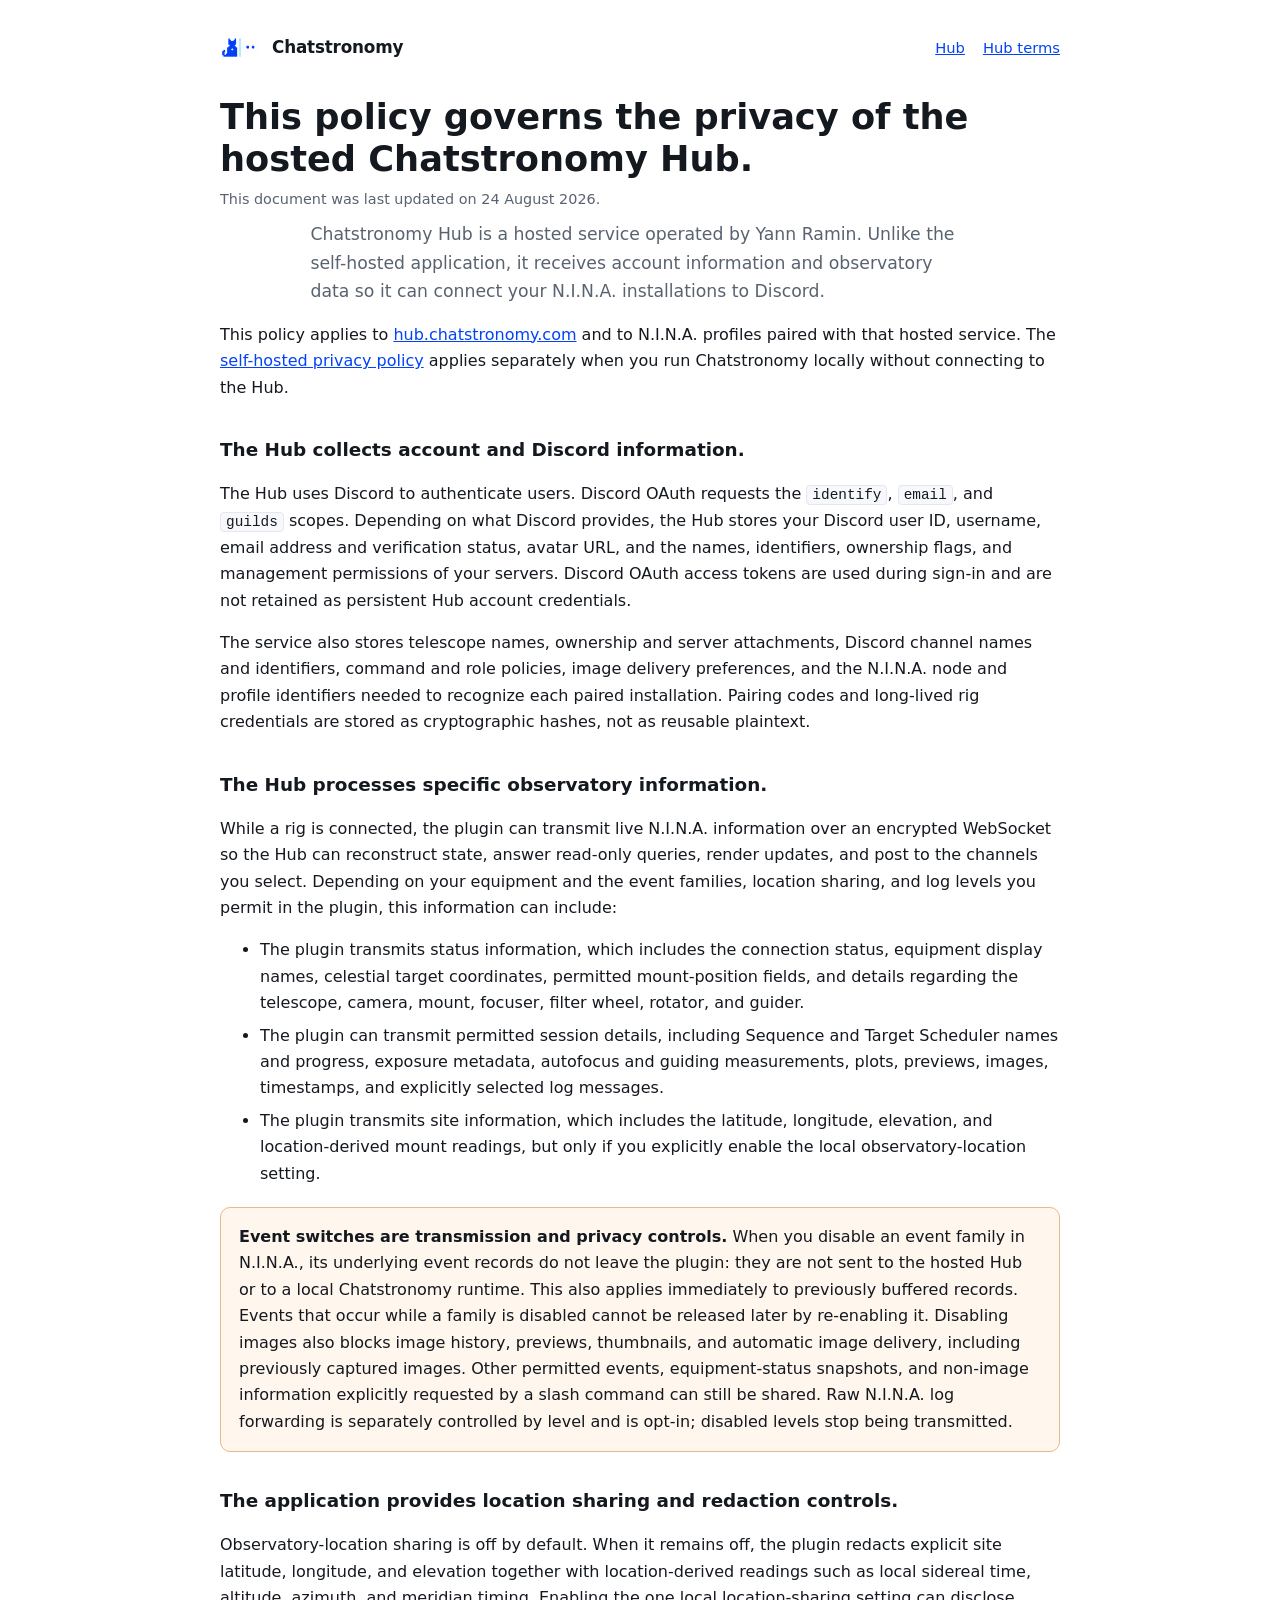
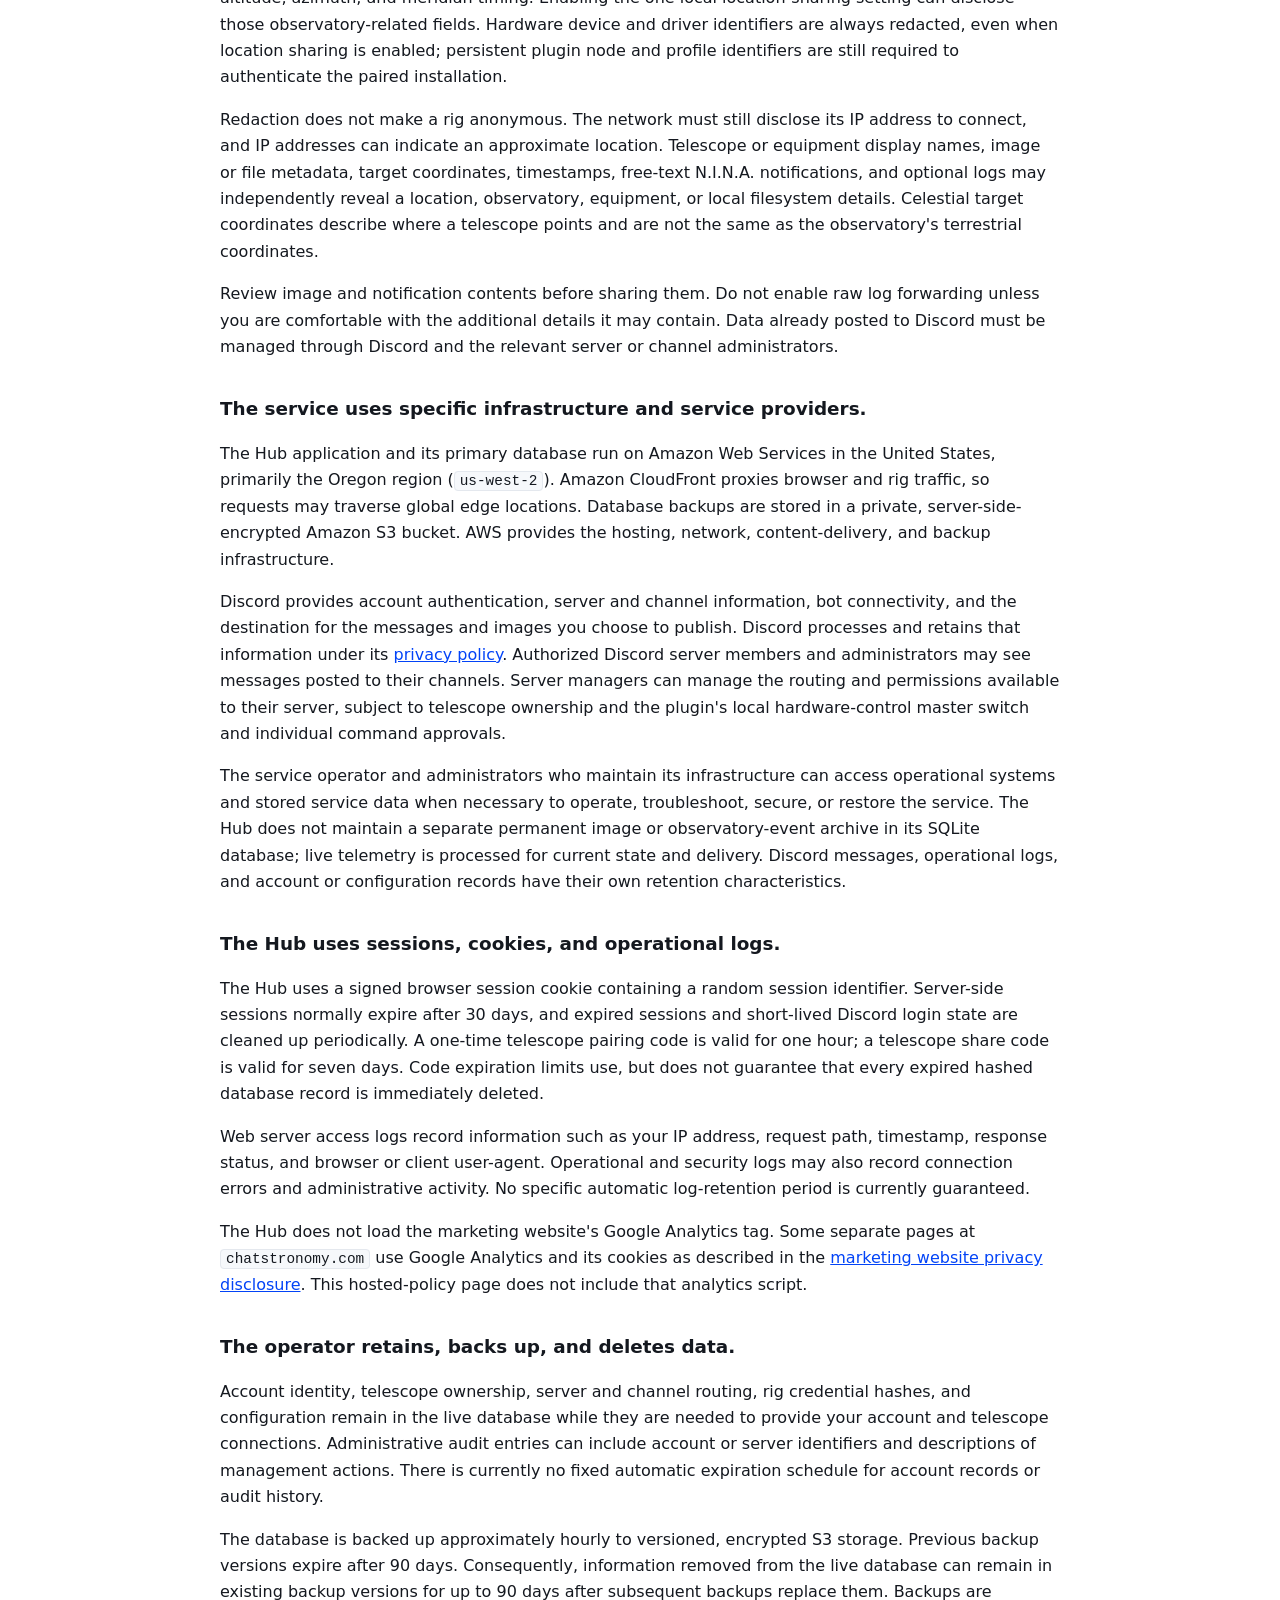
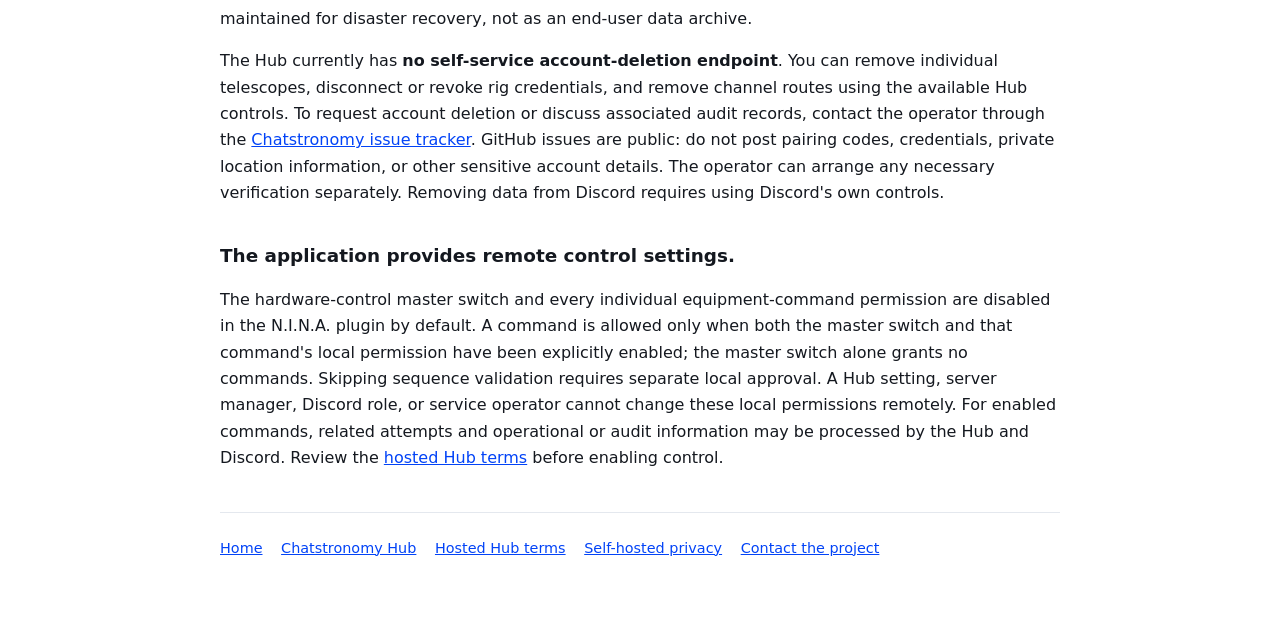
==== hub-privacy.html @ 9081d67a "Clarify that disabled event families never leave NINA" ====
<!doctype html>
<html lang="en">
<head>
<meta charset="utf-8">
<meta name="viewport" content="width=device-width, initial-scale=1">
<title>Hosted Hub Privacy Policy — Chatstronomy</title>
<meta name="description" content="This document is the privacy policy for the hosted Chatstronomy Hub. It covers Discord account information, observatory telemetry, United States hosting, data retention, backups, and deletion requests.">
<link rel="stylesheet" href="/assets/style.css">
<link rel="icon" href="/assets/favicon.ico" sizes="any">
</head>
<body>
<div class="wrap">

  <div class="site-head">
    <img src="/assets/logo.png" alt="">
    <span class="brand"><a href="/">Chatstronomy</a></span>
    <nav><a href="https://hub.chatstronomy.com/">Hub</a><a href="/hub-terms.html">Hub terms</a></nav>
  </div>

  <h1>This policy governs the privacy of the hosted Chatstronomy Hub.</h1>
  <p class="updated">This document was last updated on 24 August 2026.</p>

  <p class="lede">
    Chatstronomy Hub is a hosted service operated by Yann Ramin. Unlike the
    self-hosted application, it receives account information and observatory
    data so it can connect your N.I.N.A. installations to Discord.
  </p>
  <p>
    This policy applies to <a href="https://hub.chatstronomy.com/">hub.chatstronomy.com</a>
    and to N.I.N.A. profiles paired with that hosted service. The
    <a href="/privacy.html">self-hosted privacy policy</a> applies separately
    when you run Chatstronomy locally without connecting to the Hub.
  </p>

  <h2>The Hub collects account and Discord information.</h2>
  <p>
    The Hub uses Discord to authenticate users. Discord OAuth requests the
    <code>identify</code>, <code>email</code>, and <code>guilds</code> scopes.
    Depending on what Discord provides, the Hub stores your Discord user ID,
    username, email address and verification status, avatar URL, and the names,
    identifiers, ownership flags, and management permissions of your servers.
    Discord OAuth access tokens are used during sign-in and are not retained as
    persistent Hub account credentials.
  </p>
  <p>
    The service also stores telescope names, ownership and server attachments,
    Discord channel names and identifiers, command and role policies, image
    delivery preferences, and the N.I.N.A. node and profile identifiers needed
    to recognize each paired installation. Pairing codes and long-lived rig
    credentials are stored as cryptographic hashes, not as reusable plaintext.
  </p>

  <h2>The Hub processes specific observatory information.</h2>
  <p>
    While a rig is connected, the plugin can transmit live N.I.N.A. information
    over an encrypted WebSocket so the Hub can reconstruct state, answer
    read-only queries, render updates, and post to the channels you select.
    Depending on your equipment and the event families, location sharing, and
    log levels you permit in the plugin, this information can include:
  </p>
  <ul>
    <li>
      The plugin transmits status information, which includes the connection status, equipment display names, celestial target coordinates, permitted mount-position fields, and details regarding the telescope, camera, mount, focuser, filter wheel, rotator, and guider.
    </li>
    <li>
      The plugin can transmit permitted session details, including Sequence and Target Scheduler names and progress, exposure metadata, autofocus and guiding measurements, plots, previews, images, timestamps, and explicitly selected log messages.
    </li>
    <li>
      The plugin transmits site information, which includes the latitude, longitude, elevation, and location-derived mount readings, but only if you explicitly enable the local observatory-location setting.
    </li>
  </ul>
  <div class="callout">
    <p>
      <strong>Event switches are transmission and privacy controls.</strong>
      When you disable an event family in N.I.N.A., its underlying event records
      do not leave the plugin: they are not sent to the hosted Hub or to a
      local Chatstronomy runtime. This also applies immediately to previously
      buffered records. Events that occur while a family is disabled cannot be
      released later by re-enabling it. Disabling images also blocks image
      history, previews, thumbnails, and automatic image delivery, including
      previously captured images. Other permitted events, equipment-status
      snapshots, and non-image information explicitly requested by a slash
      command can still be shared. Raw N.I.N.A. log forwarding is separately
      controlled by level and is opt-in; disabled levels stop being transmitted.
    </p>
  </div>

  <h2>The application provides location sharing and redaction controls.</h2>
  <p>
    Observatory-location sharing is off by default. When it remains off, the
    plugin redacts explicit site latitude, longitude, and elevation together
    with location-derived readings such as local sidereal time, altitude,
    azimuth, and meridian timing. Enabling the one local location-sharing
    setting can disclose those observatory-related fields. Hardware device and
    driver identifiers are always redacted, even when location sharing is
    enabled; persistent plugin node and profile identifiers are still required
    to authenticate the paired installation.
  </p>
  <p>
    Redaction does not make a rig anonymous. The network must still disclose
    its IP address to connect, and IP addresses can indicate an approximate
    location. Telescope or equipment display names, image or file metadata,
    target coordinates, timestamps, free-text N.I.N.A. notifications, and
    optional logs may independently reveal a location, observatory, equipment,
    or local filesystem details. Celestial target coordinates describe where a
    telescope points and are not the same as the observatory's terrestrial
    coordinates.
  </p>
  <p>
    Review image and notification contents before sharing them. Do not enable
    raw log forwarding unless you are comfortable with the additional details
    it may contain. Data already posted to Discord must be managed through
    Discord and the relevant server or channel administrators.
  </p>

  <h2>The service uses specific infrastructure and service providers.</h2>
  <p>
    The Hub application and its primary database run on Amazon Web Services in
    the United States, primarily the Oregon region (<code>us-west-2</code>).
    Amazon CloudFront proxies browser and rig traffic, so requests may traverse
    global edge locations. Database backups are stored in a private,
    server-side-encrypted Amazon S3 bucket. AWS provides the hosting, network,
    content-delivery, and backup infrastructure.
  </p>
  <p>
    Discord provides account authentication, server and channel information,
    bot connectivity, and the destination for the messages and images you
    choose to publish. Discord processes and retains that information under
    its <a href="https://discord.com/privacy">privacy policy</a>. Authorized
    Discord server members and administrators may see messages posted to their
    channels. Server managers can manage the routing and permissions available
    to their server, subject to telescope ownership and the plugin's local
    hardware-control master switch and individual command approvals.
  </p>
  <p>
    The service operator and administrators who maintain its infrastructure
    can access operational systems and stored service data when necessary to
    operate, troubleshoot, secure, or restore the service. The Hub does not
    maintain a separate permanent image or observatory-event archive in its
    SQLite database; live telemetry is processed for current state and delivery.
    Discord messages, operational logs, and account or configuration records
    have their own retention characteristics.
  </p>

  <h2>The Hub uses sessions, cookies, and operational logs.</h2>
  <p>
    The Hub uses a signed browser session cookie containing a random session
    identifier. Server-side sessions normally expire after 30 days, and
    expired sessions and short-lived Discord login state are cleaned up
    periodically. A one-time telescope pairing code is valid for one hour; a
    telescope share code is valid for seven days. Code expiration limits use,
    but does not guarantee that every expired hashed database record is
    immediately deleted.
  </p>
  <p>
    Web server access logs record information such as your IP address, request
    path, timestamp, response status, and browser or client user-agent.
    Operational and security logs may also record connection errors and
    administrative activity. No specific automatic log-retention period is
    currently guaranteed.
  </p>
  <p>
    The Hub does not load the marketing website's Google Analytics tag. Some
    separate pages at <code>chatstronomy.com</code> use Google Analytics and its
    cookies as described in the
    <a href="/privacy.html#website-analytics">marketing website privacy disclosure</a>.
    This hosted-policy page does not include that analytics script.
  </p>

  <h2>The operator retains, backs up, and deletes data.</h2>
  <p>
    Account identity, telescope ownership, server and channel routing, rig
    credential hashes, and configuration remain in the live database while
    they are needed to provide your account and telescope connections.
    Administrative audit entries can include account or server identifiers and
    descriptions of management actions. There is currently no fixed automatic
    expiration schedule for account records or audit history.
  </p>
  <p>
    The database is backed up approximately hourly to versioned, encrypted S3
    storage. Previous backup versions expire after 90 days. Consequently,
    information removed from the live database can remain in existing backup
    versions for up to 90 days after subsequent backups replace them. Backups
    are maintained for disaster recovery, not as an end-user data archive.
  </p>
  <p>
    The Hub currently has <strong>no self-service account-deletion endpoint</strong>.
    You can remove individual telescopes, disconnect or revoke rig credentials,
    and remove channel routes using the available Hub controls. To request
    account deletion or discuss associated audit records, contact the operator
    through the
    <a href="https://github.com/theatrus/chatstronomy/issues">Chatstronomy issue tracker</a>.
    GitHub issues are public: do not post pairing codes, credentials, private
    location information, or other sensitive account details. The operator can
    arrange any necessary verification separately. Removing data from Discord
    requires using Discord's own controls.
  </p>

  <h2>The application provides remote control settings.</h2>
  <p>
    The hardware-control master switch and every individual equipment-command
    permission are disabled in the N.I.N.A. plugin by default. A command is
    allowed only when both the master switch and that command's local permission
    have been explicitly enabled; the master switch alone grants no commands.
    Skipping sequence validation requires separate local approval. A Hub
    setting, server manager, Discord role, or service operator cannot change
    these local permissions remotely. For enabled commands, related attempts
    and operational or audit information may be processed by the Hub and
    Discord. Review the <a href="/hub-terms.html">hosted Hub terms</a> before
    enabling control.
  </p>

  <footer>
    <a href="/">Home</a>
    <a href="https://hub.chatstronomy.com/">Chatstronomy Hub</a>
    <a href="/hub-terms.html">Hosted Hub terms</a>
    <a href="/privacy.html">Self-hosted privacy</a>
    <a href="https://github.com/theatrus/chatstronomy/issues">Contact the project</a>
  </footer>

</div>
</body>
</html>
---- assets/style.css ----
/* chatstronomy.com — shared styles. No build step; keep this readable.
   Brand blue is sampled from the logo artwork itself (#0243f7). */
:root {
  --bg: #ffffff; --fg: #14181f; --muted: #59636f; --line: #e4e8ee;
  --accent: #0243f7; --accent-fg: #ffffff; --card: #f6f8fb;
  --warn-bg: #fff6ed; --warn-line: #e8b98a; --pill: #eef2fe; --pill-fg: #0243f7;
}
@media (prefers-color-scheme: dark) {
  :root {
    --bg: #0d1017; --fg: #e7ecf2; --muted: #97a2b0; --line: #212734;
    --accent: #6b93ff; --accent-fg: #0a0f1c; --card: #141a25;
    --warn-bg: #2a1f14; --warn-line: #7a5a33; --pill: #16213f; --pill-fg: #9db8ff;
  }
}
* { box-sizing: border-box; }
body {
  margin: 0; background: var(--bg); color: var(--fg);
  font: 16px/1.65 system-ui, -apple-system, "Segoe UI", Roboto, Helvetica, Arial, sans-serif;
  -webkit-font-smoothing: antialiased;
}
img { max-width: 100%; height: auto; }
a { color: var(--accent); }
.wrap { max-width: 880px; margin: 0 auto; padding: 0 20px; }

/* header */
.site-head { display: flex; align-items: center; gap: 12px; padding: 28px 0 0; }
.site-head img { width: 40px; height: 40px; }
.site-head .brand { font-size: 1.05rem; font-weight: 700; letter-spacing: -0.01em; }
.site-head .brand a { color: inherit; text-decoration: none; }
.site-head nav { margin-left: auto; display: flex; gap: 18px; font-size: .92rem; }

/* hero */
.hero { text-align: center; padding: 44px 0 12px; }
.hero img.mark { width: 168px; height: 168px; }
.hero h1 { font-size: clamp(1.9rem, 5vw, 2.7rem); line-height: 1.15; margin: 18px 0 10px; letter-spacing: -0.02em; }
.tagline { color: var(--accent); font-weight: 600; letter-spacing: .02em; margin: 0 0 14px; }
.lede { color: var(--muted); font-size: 1.08rem; max-width: 60ch; margin: 0 auto; }
.cta { margin: 26px 0 6px; display: flex; gap: 12px; justify-content: center; flex-wrap: wrap; }
.btn {
  display: inline-block; padding: 11px 20px; border-radius: 8px; font-weight: 600;
  background: var(--accent); color: var(--accent-fg); text-decoration: none;
}
.btn.secondary { background: transparent; color: var(--fg); border: 1px solid var(--line); }
.note { color: var(--muted); font-size: .87rem; margin-top: 12px; }

/* sections */
section { padding: 34px 0; border-top: 1px solid var(--line); }
section > h2 { font-size: 1.3rem; margin: 0 0 6px; letter-spacing: -0.01em; }
section > p.sub { color: var(--muted); margin: 0 0 20px; max-width: 62ch; }
.grid { display: grid; gap: 16px; }
@media (min-width: 700px) { .grid.two { grid-template-columns: 1fr 1fr; } }
.card {
  background: var(--card); border: 1px solid var(--line);
  border-radius: 10px; padding: 16px 18px;
}
.card h3 { margin: 0 0 6px; font-size: 1rem; }
.card p { margin: 0; color: var(--muted); font-size: .95rem; }
.pill {
  display: inline-block; background: var(--pill); color: var(--pill-fg);
  border-radius: 999px; padding: 2px 10px; font-size: .74rem; font-weight: 700;
  letter-spacing: .06em; text-transform: uppercase; vertical-align: middle;
  margin-left: 8px;
}
figure { margin: 0; }
figure img { border: 1px solid var(--line); border-radius: 10px; display: block; }
figcaption { color: var(--muted); font-size: .88rem; margin-top: 8px; }
code {
  background: var(--card); border: 1px solid var(--line); border-radius: 4px;
  padding: 1px 5px; font-size: .9em;
}
ul.cmds { list-style: none; padding: 0; margin: 0; display: flex; flex-wrap: wrap; gap: 8px; }
ul.cmds li {
  background: var(--card); border: 1px solid var(--line); border-radius: 6px;
  padding: 4px 10px; font-size: .9em; font-family: ui-monospace, SFMono-Regular, Menlo, monospace;
}
.callout {
  background: var(--warn-bg); border: 1px solid var(--warn-line);
  border-radius: 10px; padding: 16px 18px; margin: 20px 0 0;
}
.callout p { margin: 0; }
.callout p + p { margin-top: 10px; }
.install {
  margin-top: 18px; padding: 16px 18px; border: 1px solid var(--line);
  border-radius: 10px;
}
.install h3 { margin: 0 0 8px; font-size: 1rem; }
.install ol { margin: 0; padding-left: 22px; }
.install code { overflow-wrap: anywhere; }
.install .note { margin-bottom: 0; }

/* pages (terms/privacy) */
header { padding: 48px 0 24px; border-bottom: 1px solid var(--line); }
header .brand { font-size: 1.15rem; font-weight: 700; }
header .brand a { color: inherit; text-decoration: none; }
h1 { font-size: clamp(1.6rem, 4vw, 2.2rem); line-height: 1.2; margin: 28px 0 8px; }
h2 { font-size: 1.15rem; margin: 34px 0 10px; }
.updated { color: var(--muted); font-size: .9rem; margin: 0 0 8px; }
li { margin: 6px 0; }

footer {
  margin-top: 40px; padding: 24px 0 60px; border-top: 1px solid var(--line);
  color: var(--muted); font-size: .9rem;
}
footer a { margin-right: 14px; }
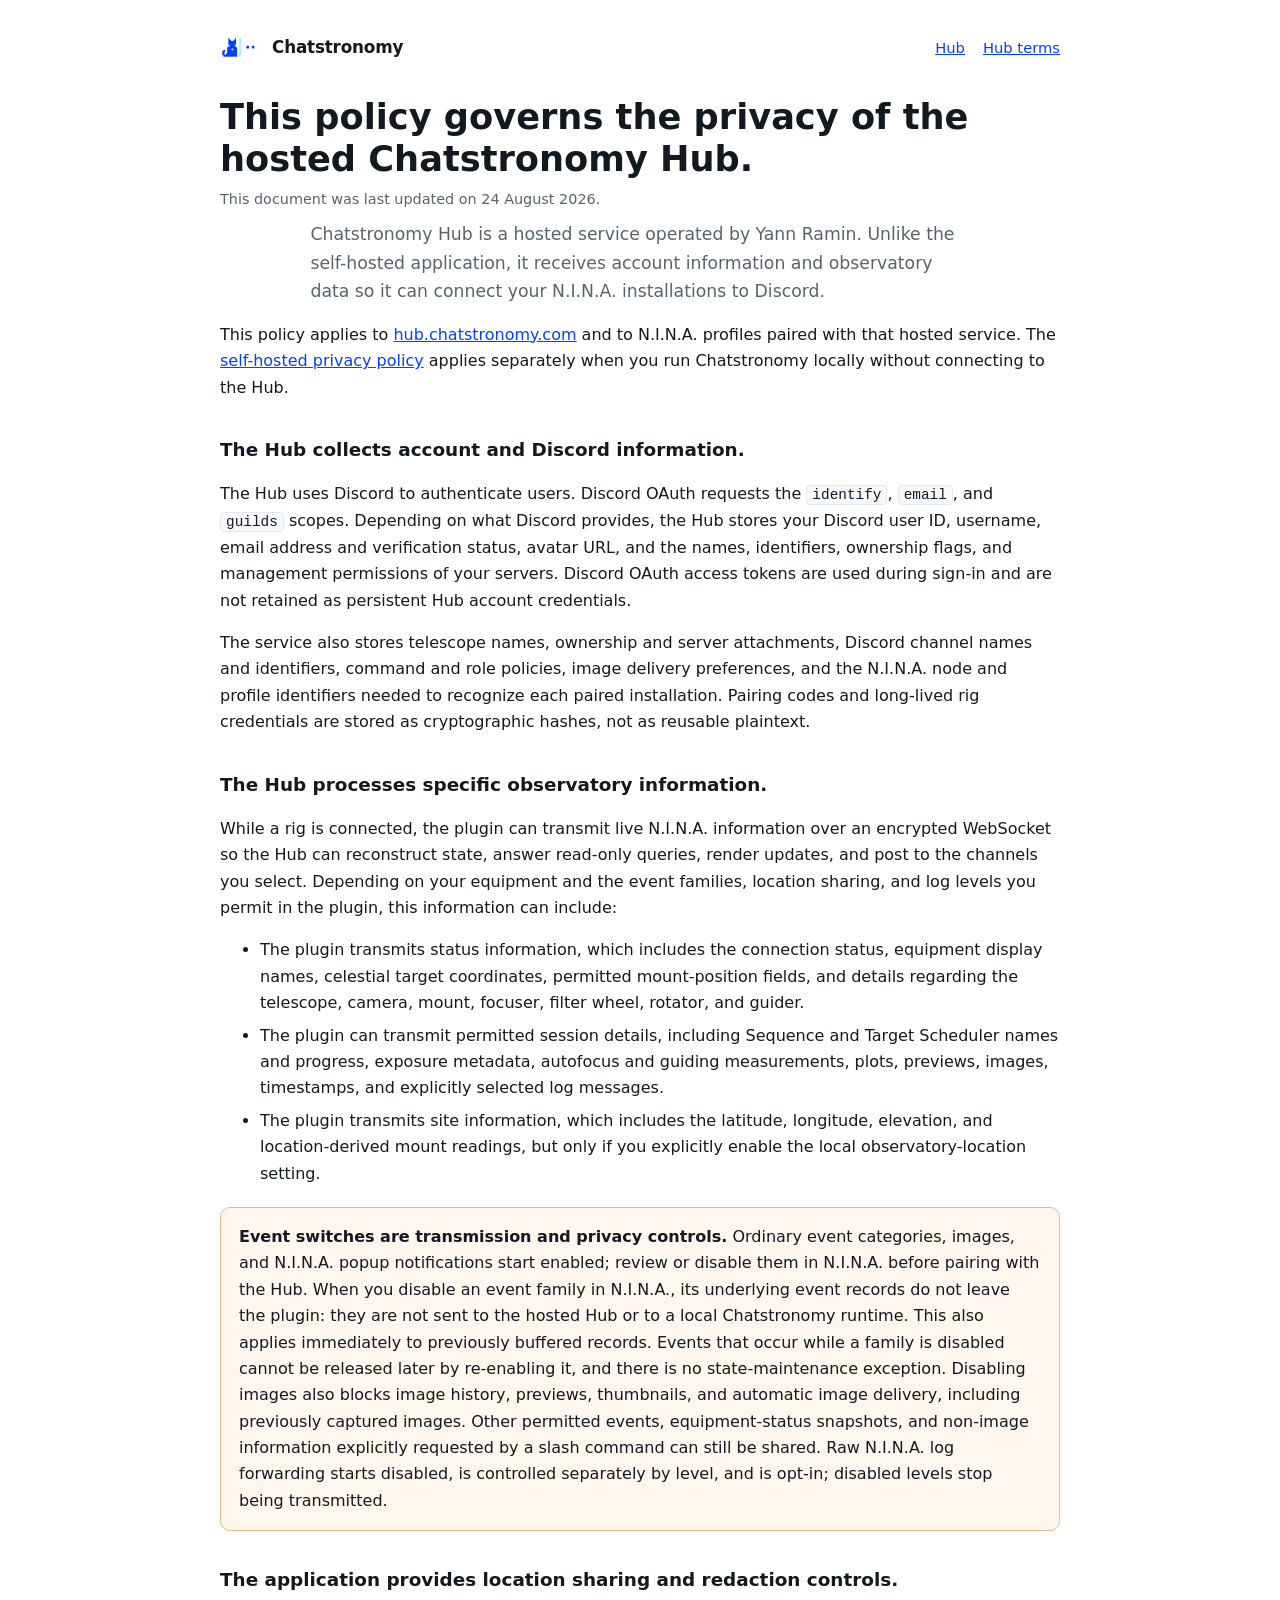
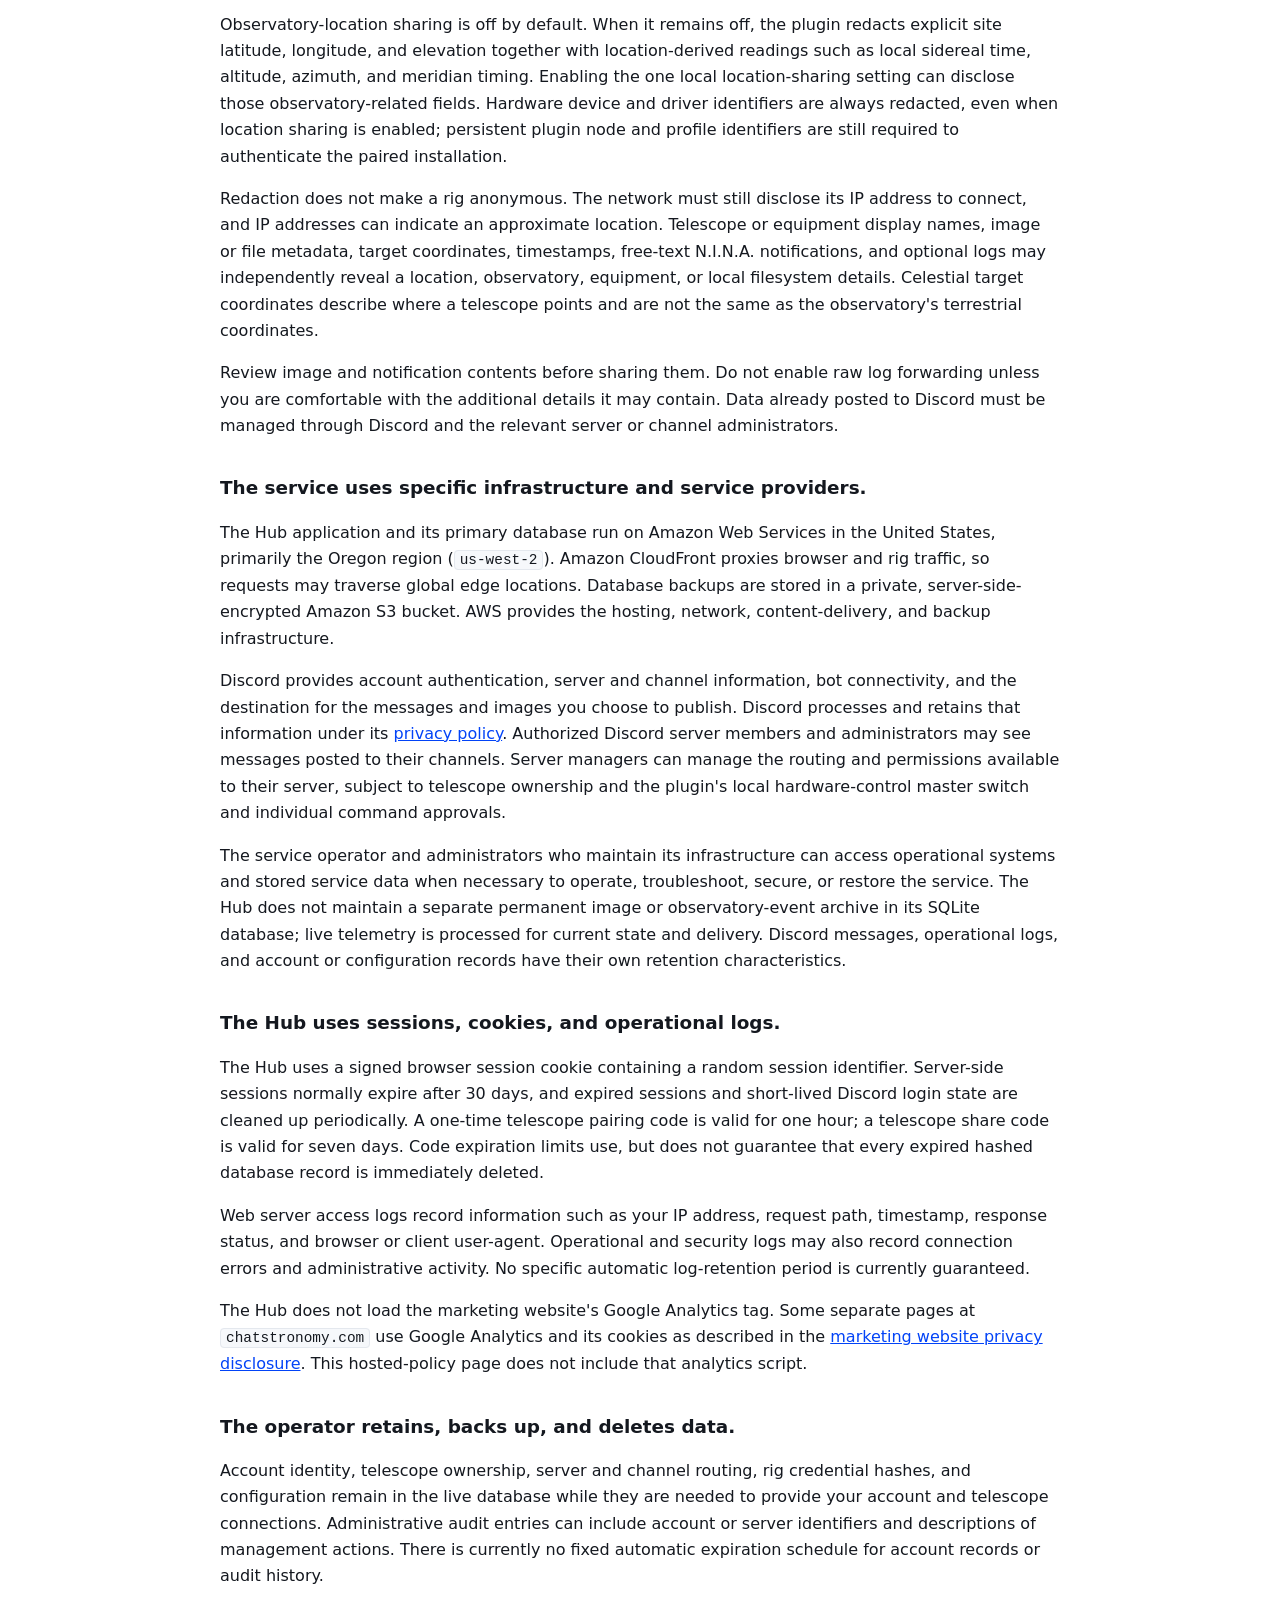
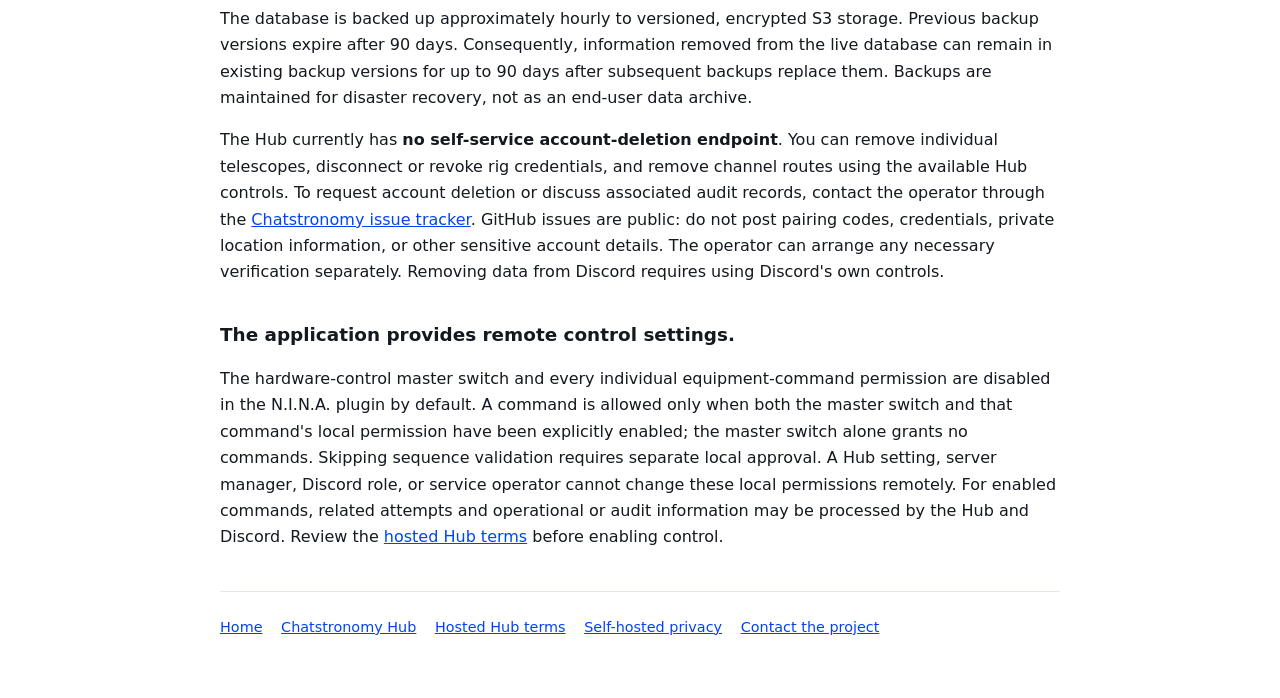
==== commit 417010f7: "Document actual plugin privacy defaults and control boundaries" ====
--- a/hub-privacy.html
+++ b/hub-privacy.html
@@ -72,16 +72,19 @@
   <div class="callout">
     <p>
       <strong>Event switches are transmission and privacy controls.</strong>
+      Ordinary event categories, images, and N.I.N.A. popup notifications start
+      enabled; review or disable them in N.I.N.A. before pairing with the Hub.
       When you disable an event family in N.I.N.A., its underlying event records
       do not leave the plugin: they are not sent to the hosted Hub or to a
       local Chatstronomy runtime. This also applies immediately to previously
       buffered records. Events that occur while a family is disabled cannot be
-      released later by re-enabling it. Disabling images also blocks image
-      history, previews, thumbnails, and automatic image delivery, including
-      previously captured images. Other permitted events, equipment-status
-      snapshots, and non-image information explicitly requested by a slash
-      command can still be shared. Raw N.I.N.A. log forwarding is separately
-      controlled by level and is opt-in; disabled levels stop being transmitted.
+      released later by re-enabling it, and there is no state-maintenance
+      exception. Disabling images also blocks image history, previews,
+      thumbnails, and automatic image delivery, including previously captured
+      images. Other permitted events, equipment-status snapshots, and non-image
+      information explicitly requested by a slash command can still be shared.
+      Raw N.I.N.A. log forwarding starts disabled, is controlled separately by
+      level, and is opt-in; disabled levels stop being transmitted.
     </p>
   </div>
 
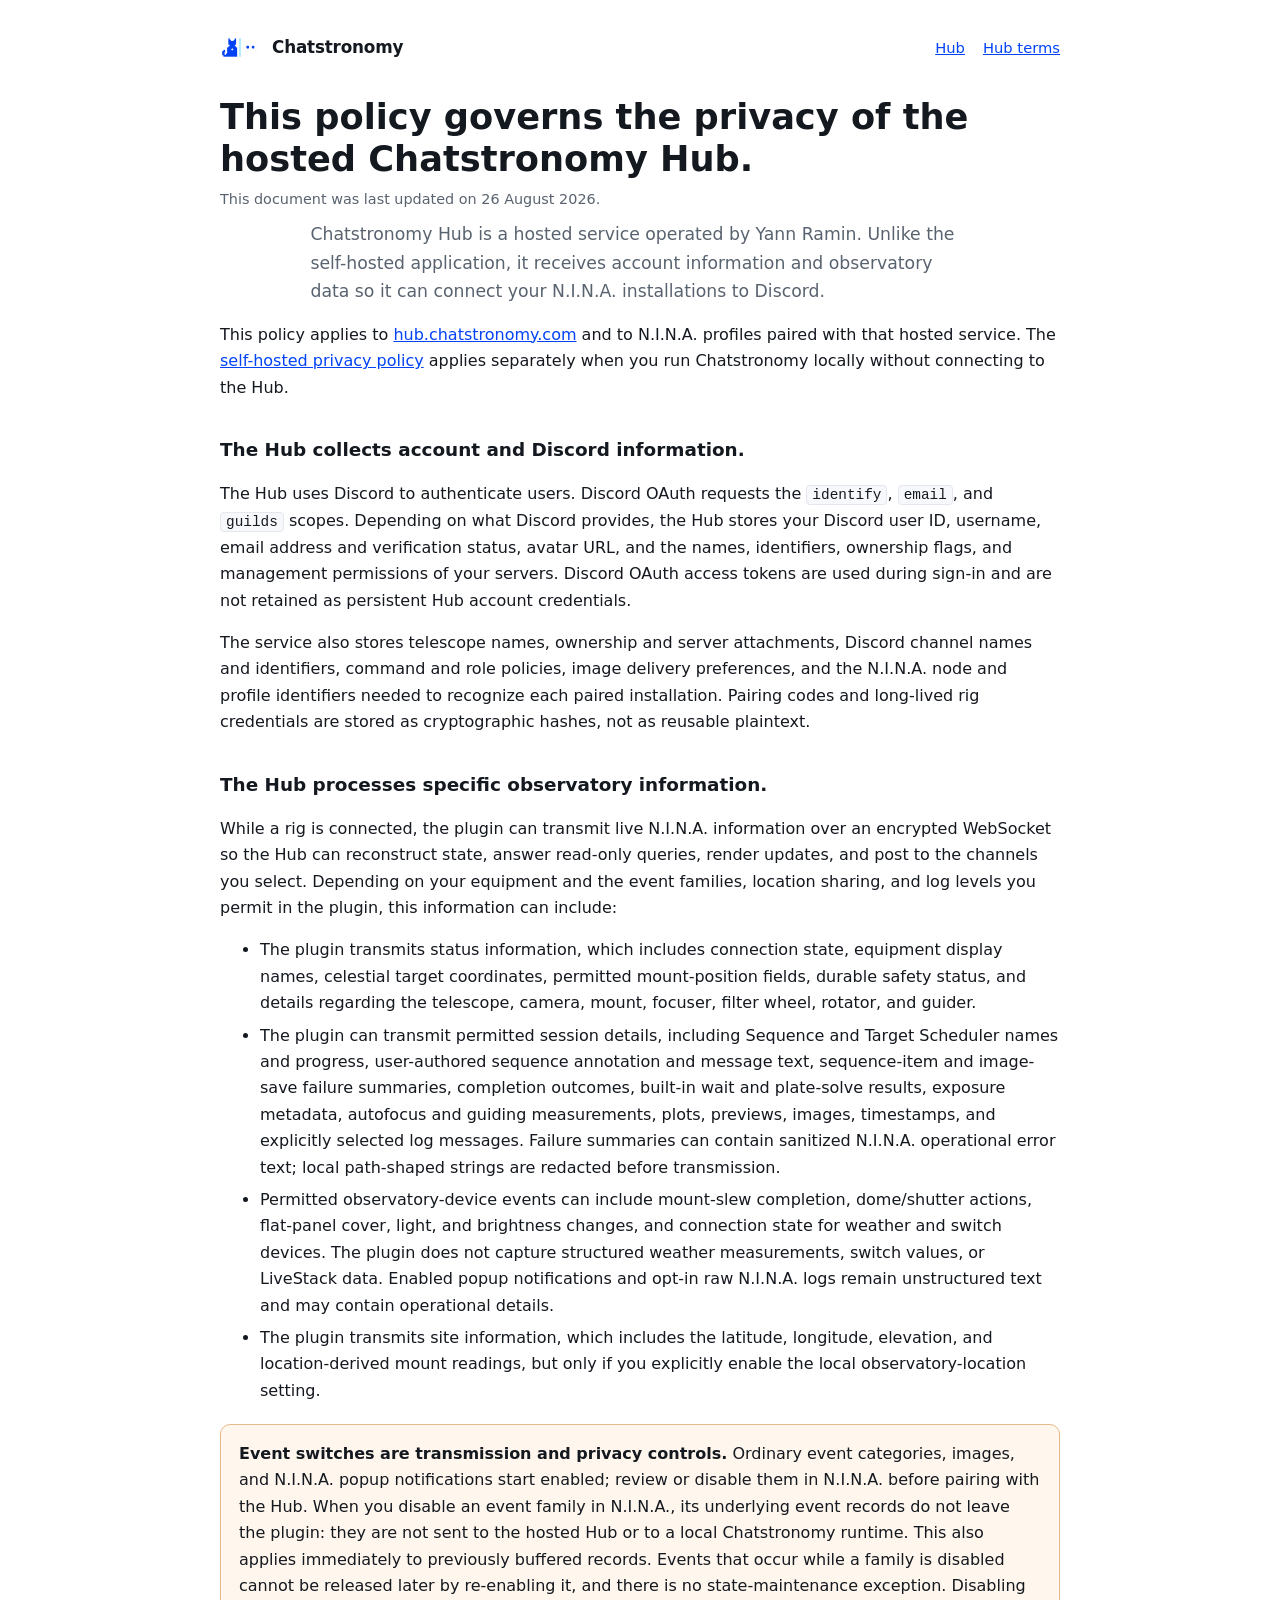
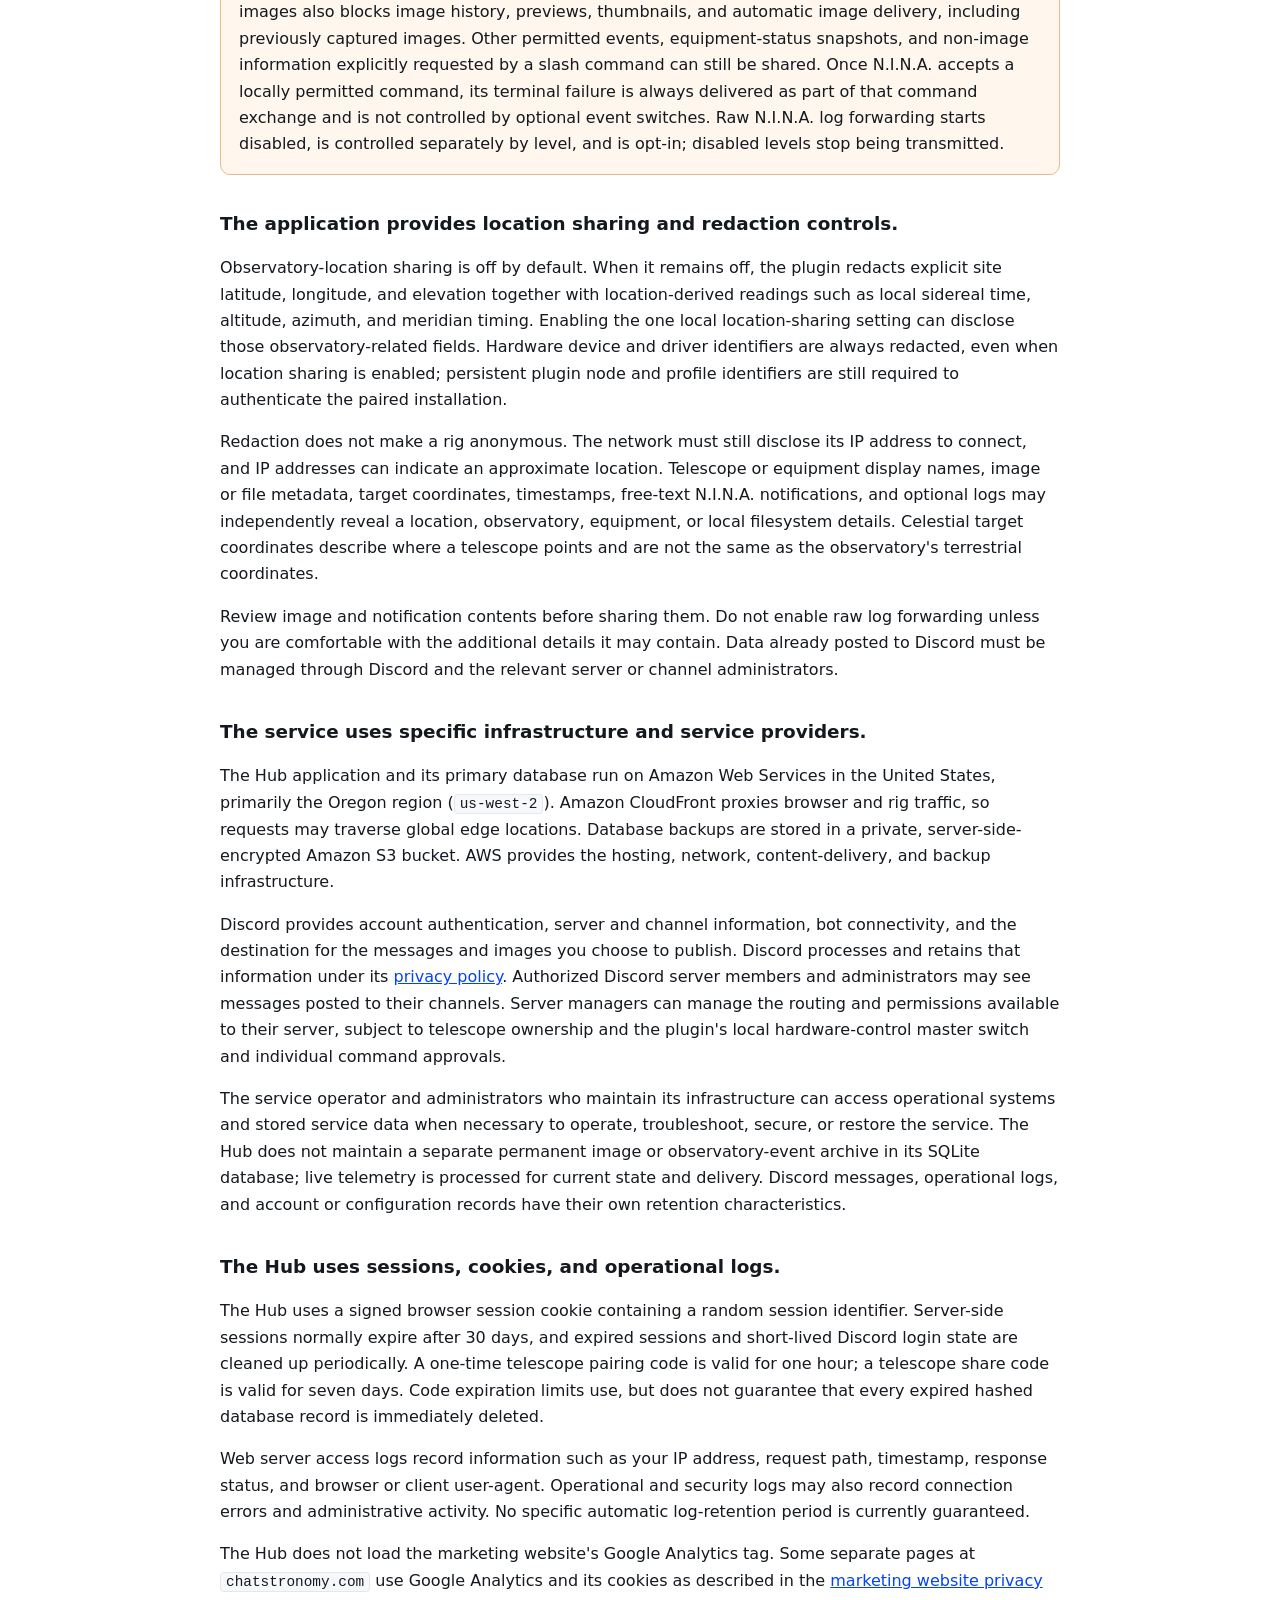
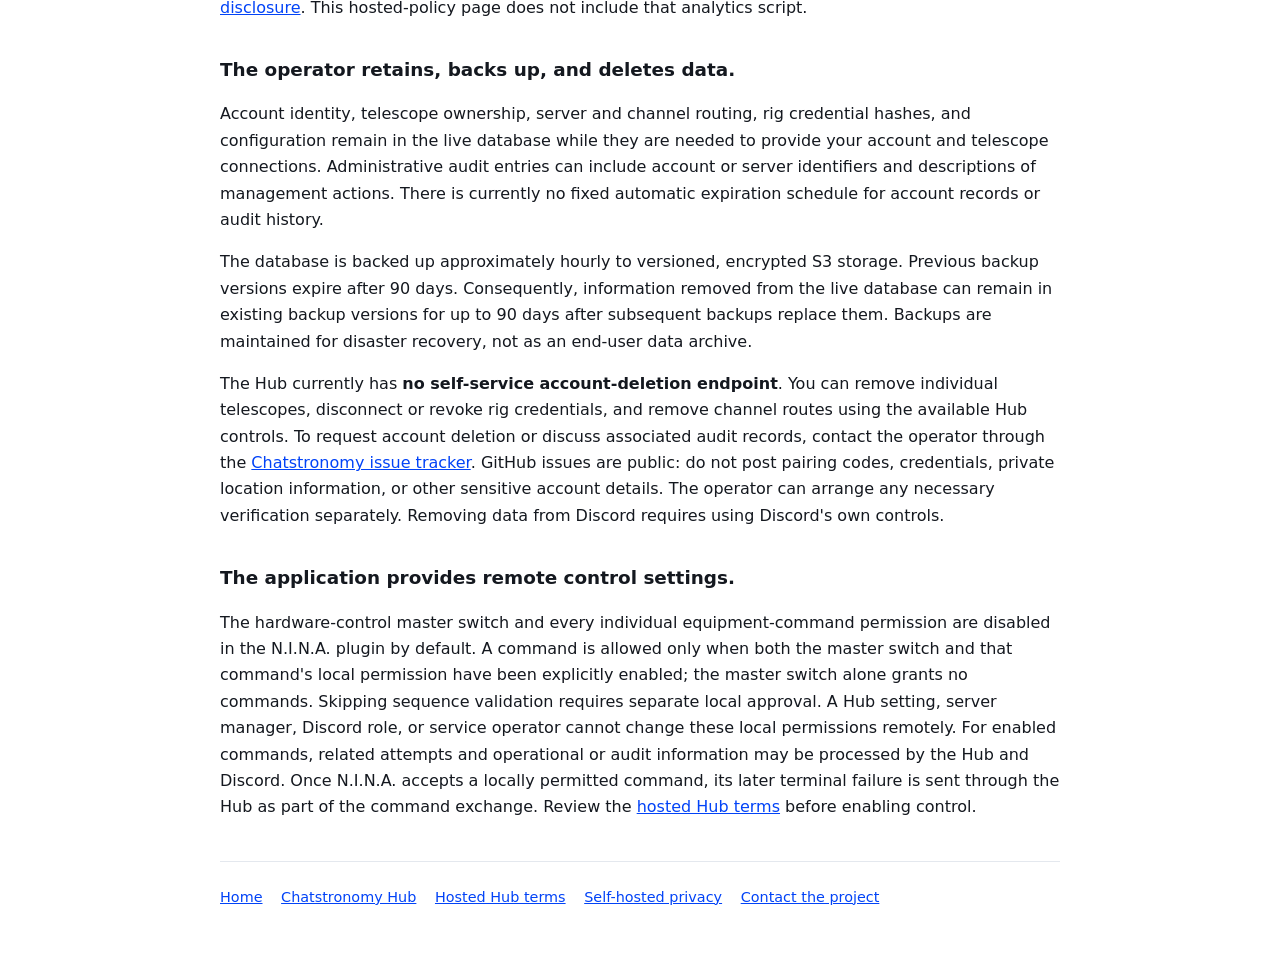
==== commit 10adcf48: "Document expanded N.I.N.A. event coverage" ====
--- a/hub-privacy.html
+++ b/hub-privacy.html
@@ -18,7 +18,7 @@
   </div>
 
   <h1>This policy governs the privacy of the hosted Chatstronomy Hub.</h1>
-  <p class="updated">This document was last updated on 24 August 2026.</p>
+  <p class="updated">This document was last updated on 26 August 2026.</p>
 
   <p class="lede">
     Chatstronomy Hub is a hosted service operated by Yann Ramin. Unlike the
@@ -60,10 +60,28 @@
   </p>
   <ul>
     <li>
-      The plugin transmits status information, which includes the connection status, equipment display names, celestial target coordinates, permitted mount-position fields, and details regarding the telescope, camera, mount, focuser, filter wheel, rotator, and guider.
-    </li>
-    <li>
-      The plugin can transmit permitted session details, including Sequence and Target Scheduler names and progress, exposure metadata, autofocus and guiding measurements, plots, previews, images, timestamps, and explicitly selected log messages.
+      The plugin transmits status information, which includes connection state,
+      equipment display names, celestial target coordinates, permitted
+      mount-position fields, durable safety status, and details regarding the
+      telescope, camera, mount, focuser, filter wheel, rotator, and guider.
+    </li>
+    <li>
+      The plugin can transmit permitted session details, including Sequence and
+      Target Scheduler names and progress, user-authored sequence annotation and
+      message text, sequence-item and image-save failure summaries, completion
+      outcomes, built-in wait and plate-solve results, exposure metadata,
+      autofocus and guiding measurements, plots, previews, images, timestamps,
+      and explicitly selected log messages. Failure summaries can contain
+      sanitized N.I.N.A. operational error text; local path-shaped strings are
+      redacted before transmission.
+    </li>
+    <li>
+      Permitted observatory-device events can include mount-slew completion,
+      dome/shutter actions, flat-panel cover, light, and brightness changes,
+      and connection state for weather and switch devices. The plugin does not
+      capture structured weather measurements, switch values, or LiveStack
+      data. Enabled popup notifications and opt-in raw N.I.N.A. logs remain
+      unstructured text and may contain operational details.
     </li>
     <li>
       The plugin transmits site information, which includes the latitude, longitude, elevation, and location-derived mount readings, but only if you explicitly enable the local observatory-location setting.
@@ -83,8 +101,11 @@
       thumbnails, and automatic image delivery, including previously captured
       images. Other permitted events, equipment-status snapshots, and non-image
       information explicitly requested by a slash command can still be shared.
-      Raw N.I.N.A. log forwarding starts disabled, is controlled separately by
-      level, and is opt-in; disabled levels stop being transmitted.
+      Once N.I.N.A. accepts a locally permitted command, its terminal failure
+      is always delivered as part of that command exchange and is not
+      controlled by optional event switches. Raw N.I.N.A. log forwarding starts
+      disabled, is controlled separately by level, and is opt-in; disabled
+      levels stop being transmitted.
     </p>
   </div>
 
@@ -209,7 +230,9 @@
     setting, server manager, Discord role, or service operator cannot change
     these local permissions remotely. For enabled commands, related attempts
     and operational or audit information may be processed by the Hub and
-    Discord. Review the <a href="/hub-terms.html">hosted Hub terms</a> before
+    Discord. Once N.I.N.A. accepts a locally permitted command, its later
+    terminal failure is sent through the Hub as part of the command exchange.
+    Review the <a href="/hub-terms.html">hosted Hub terms</a> before
     enabling control.
   </p>
 
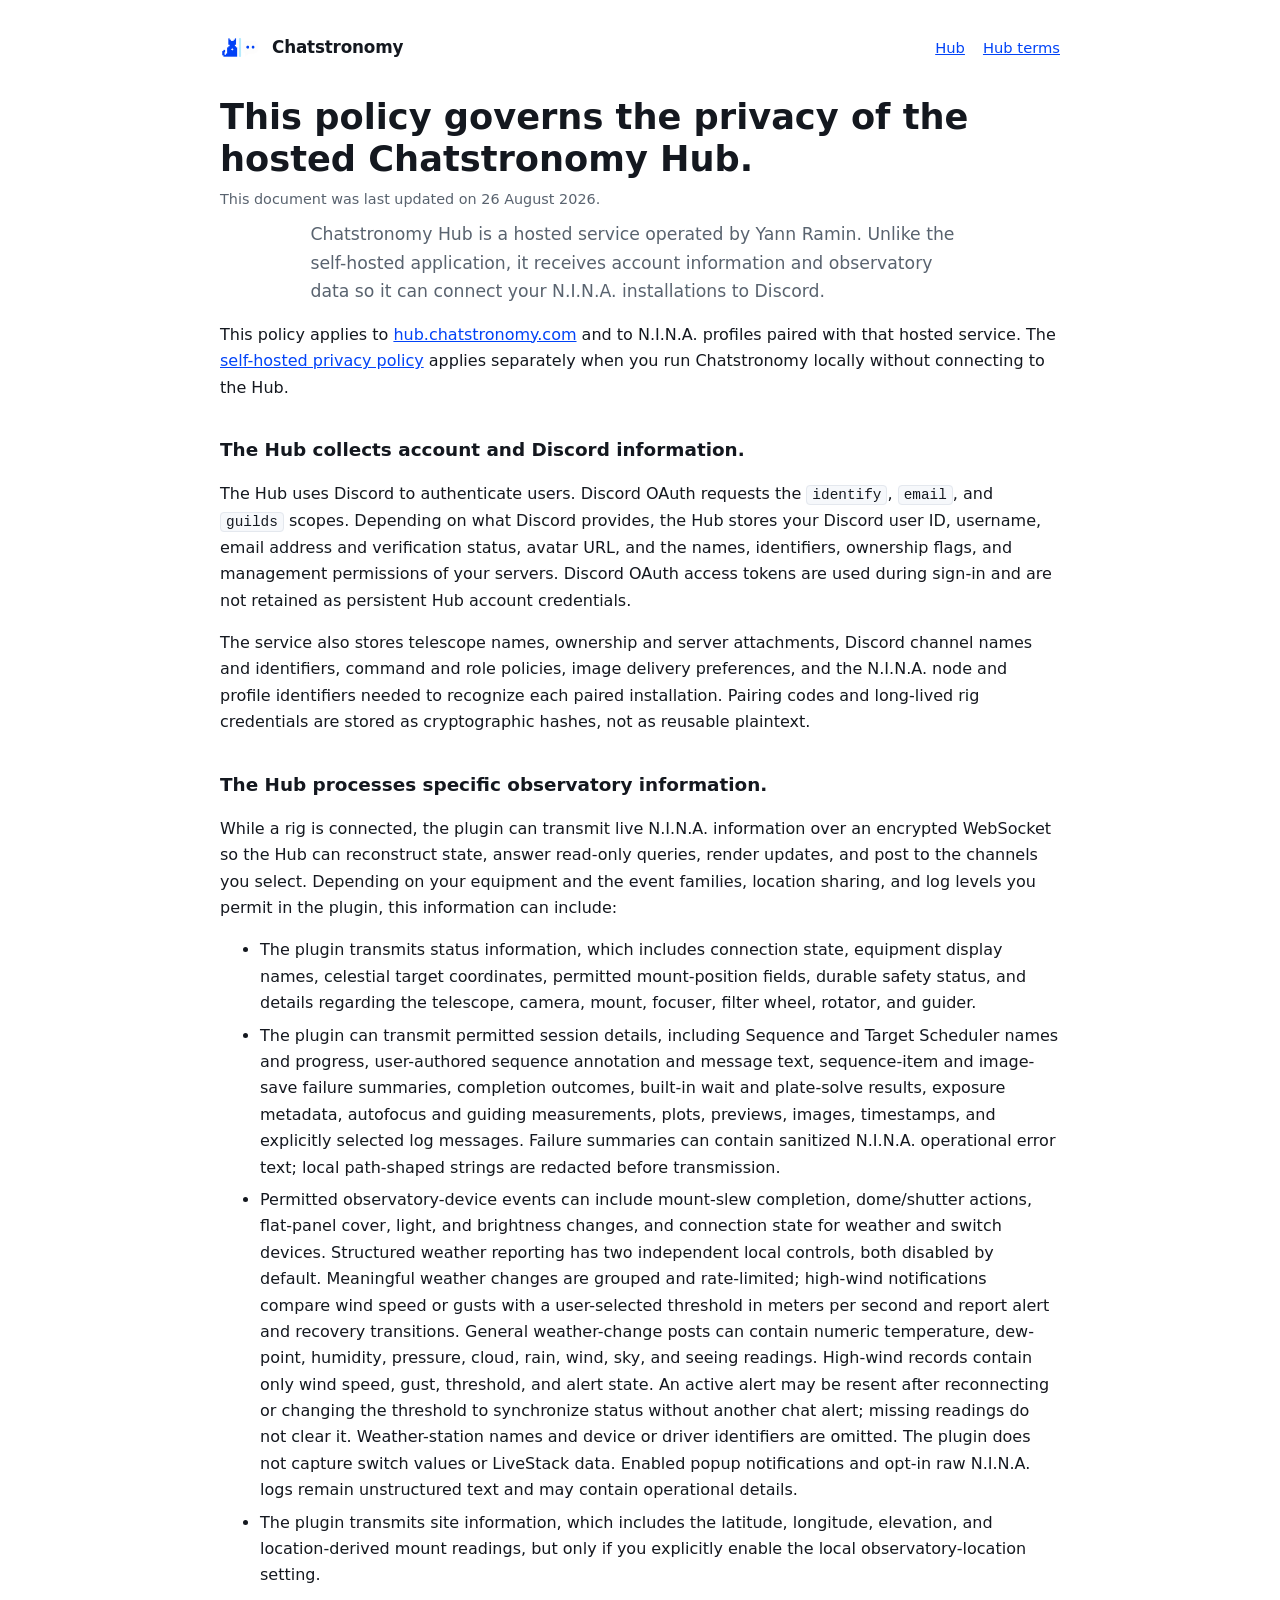
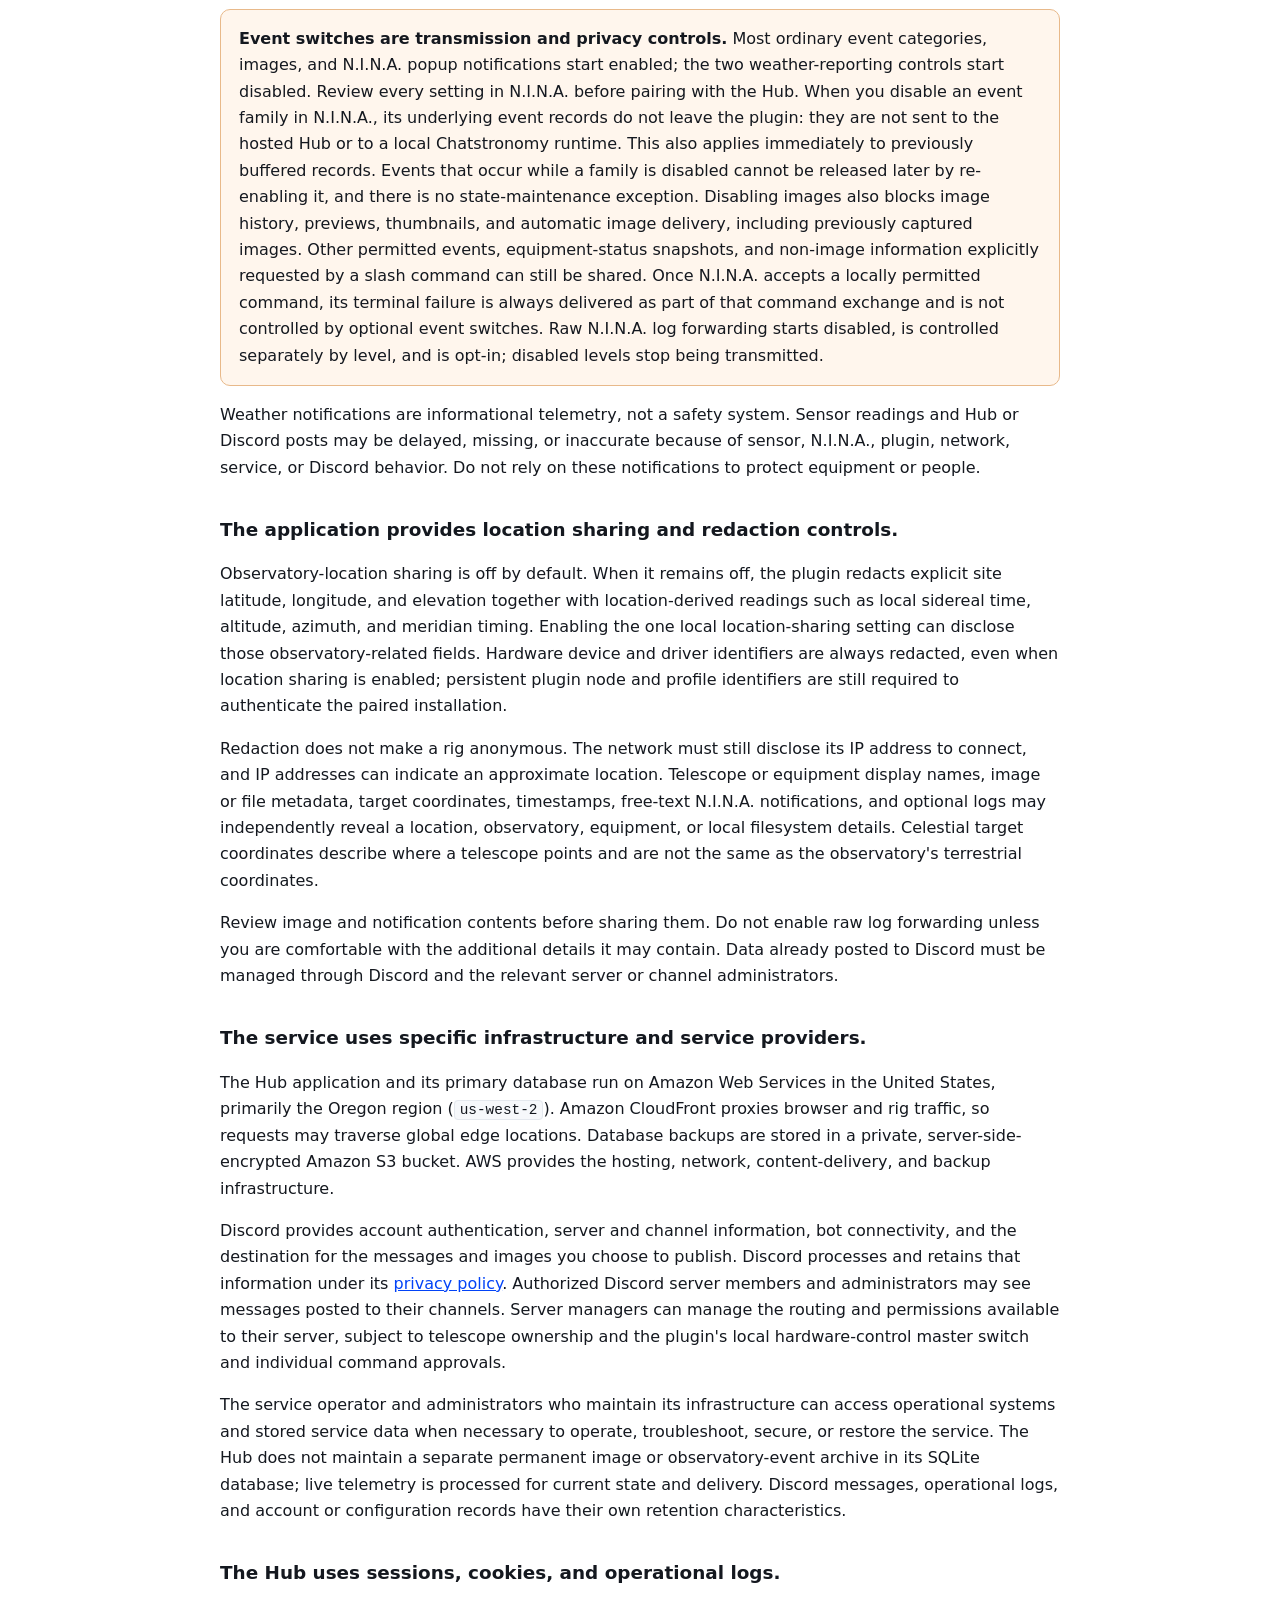
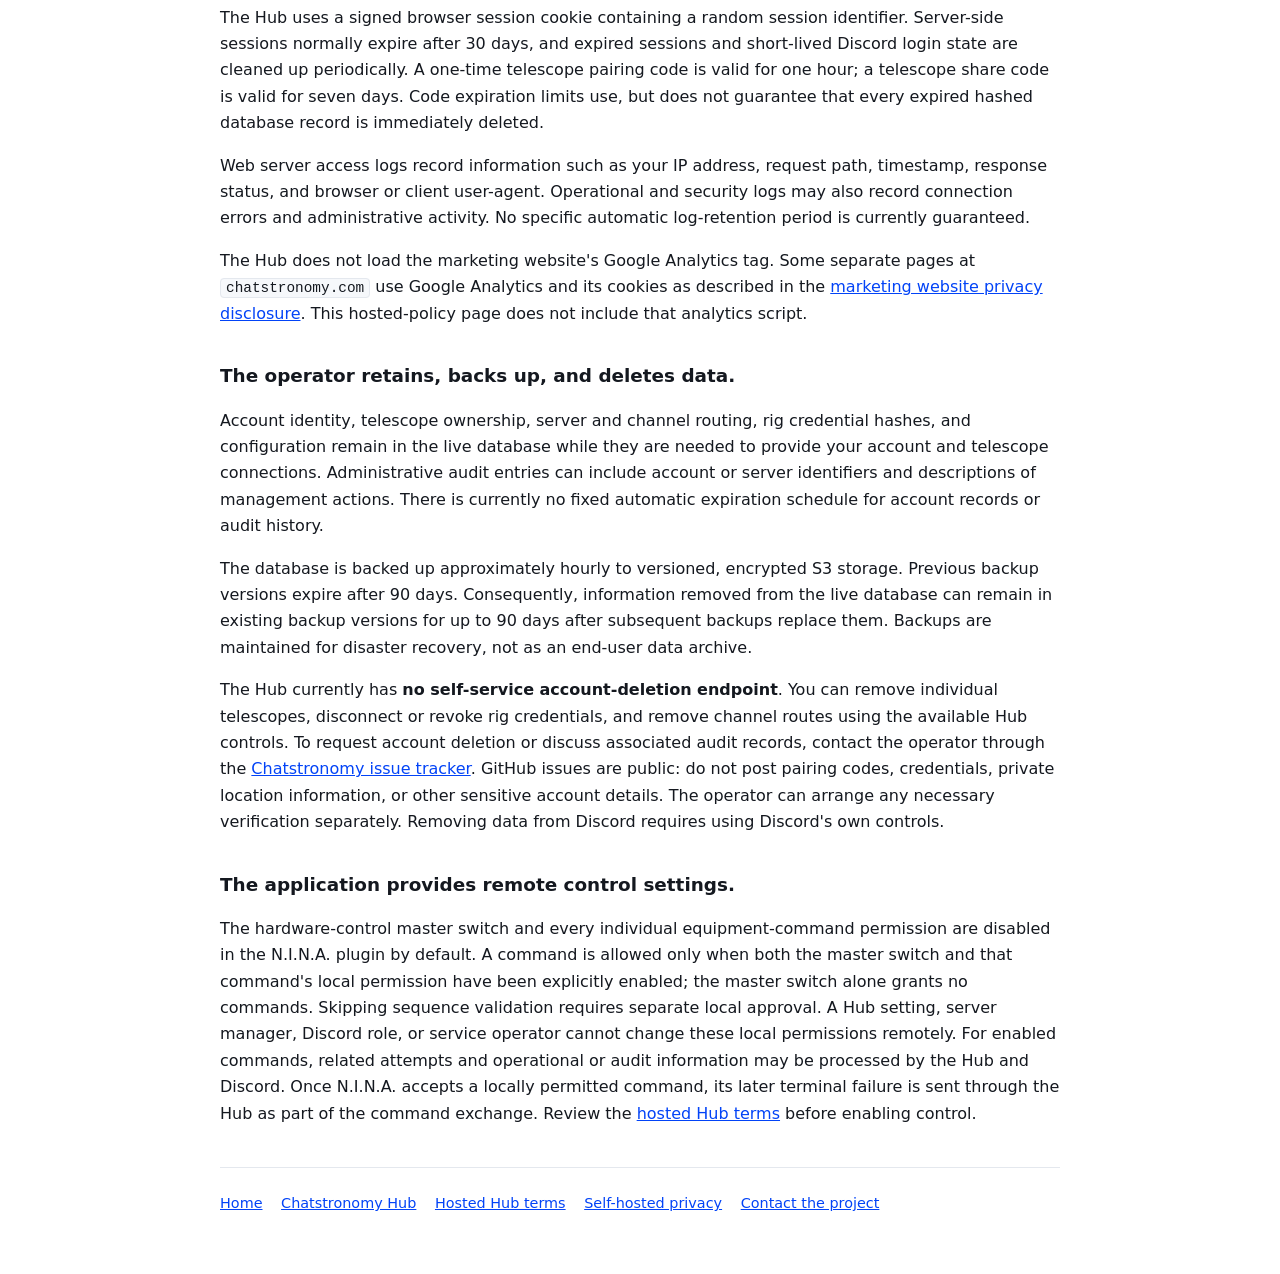
==== commit 0656e478: "Document opt-in N.I.N.A. weather reporting" ====
--- a/hub-privacy.html
+++ b/hub-privacy.html
@@ -78,10 +78,21 @@
     <li>
       Permitted observatory-device events can include mount-slew completion,
       dome/shutter actions, flat-panel cover, light, and brightness changes,
-      and connection state for weather and switch devices. The plugin does not
-      capture structured weather measurements, switch values, or LiveStack
-      data. Enabled popup notifications and opt-in raw N.I.N.A. logs remain
-      unstructured text and may contain operational details.
+      and connection state for weather and switch devices. Structured weather
+      reporting has two independent local controls, both disabled by default.
+      Meaningful weather changes are grouped and rate-limited; high-wind
+      notifications compare wind speed or gusts with a user-selected
+      threshold in meters per second and report alert and recovery transitions.
+      General weather-change posts can contain numeric temperature, dew-point,
+      humidity, pressure, cloud, rain, wind, sky, and seeing readings. High-wind
+      records contain only wind speed, gust, threshold, and alert state. An
+      active alert may be resent after reconnecting or changing the threshold
+      to synchronize status without another chat alert; missing readings do not
+      clear it. Weather-station names and device or driver identifiers are
+      omitted. The plugin does not
+      capture switch values or LiveStack data. Enabled popup notifications and
+      opt-in raw N.I.N.A. logs remain unstructured text and may contain
+      operational details.
     </li>
     <li>
       The plugin transmits site information, which includes the latitude, longitude, elevation, and location-derived mount readings, but only if you explicitly enable the local observatory-location setting.
@@ -90,8 +101,9 @@
   <div class="callout">
     <p>
       <strong>Event switches are transmission and privacy controls.</strong>
-      Ordinary event categories, images, and N.I.N.A. popup notifications start
-      enabled; review or disable them in N.I.N.A. before pairing with the Hub.
+      Most ordinary event categories, images, and N.I.N.A. popup notifications
+      start enabled; the two weather-reporting controls start disabled. Review
+      every setting in N.I.N.A. before pairing with the Hub.
       When you disable an event family in N.I.N.A., its underlying event records
       do not leave the plugin: they are not sent to the hosted Hub or to a
       local Chatstronomy runtime. This also applies immediately to previously
@@ -109,6 +121,13 @@
     </p>
   </div>
 
+  <p>
+    Weather notifications are informational telemetry, not a safety system.
+    Sensor readings and Hub or Discord posts may be delayed, missing, or
+    inaccurate because of sensor, N.I.N.A., plugin, network, service, or Discord
+    behavior. Do not rely on these notifications to protect equipment or people.
+  </p>
+
   <h2>The application provides location sharing and redaction controls.</h2>
   <p>
     Observatory-location sharing is off by default. When it remains off, the
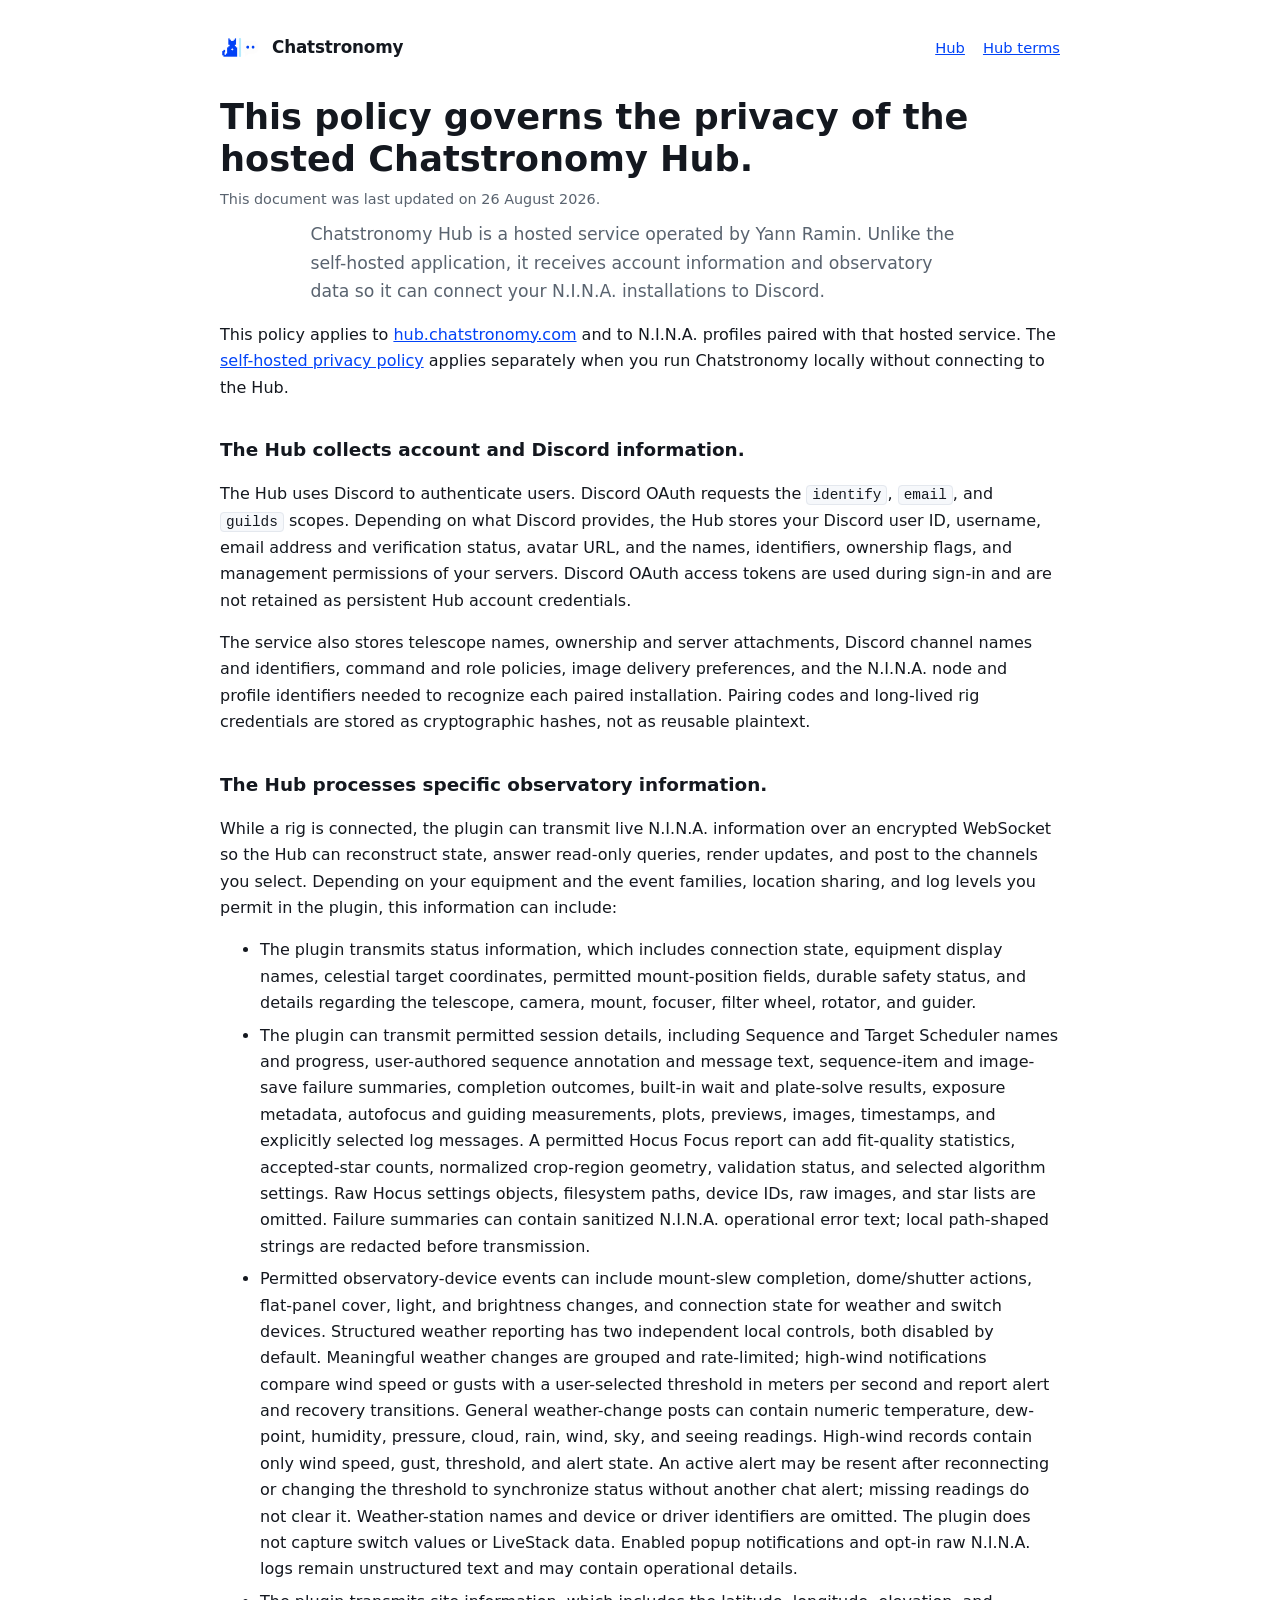
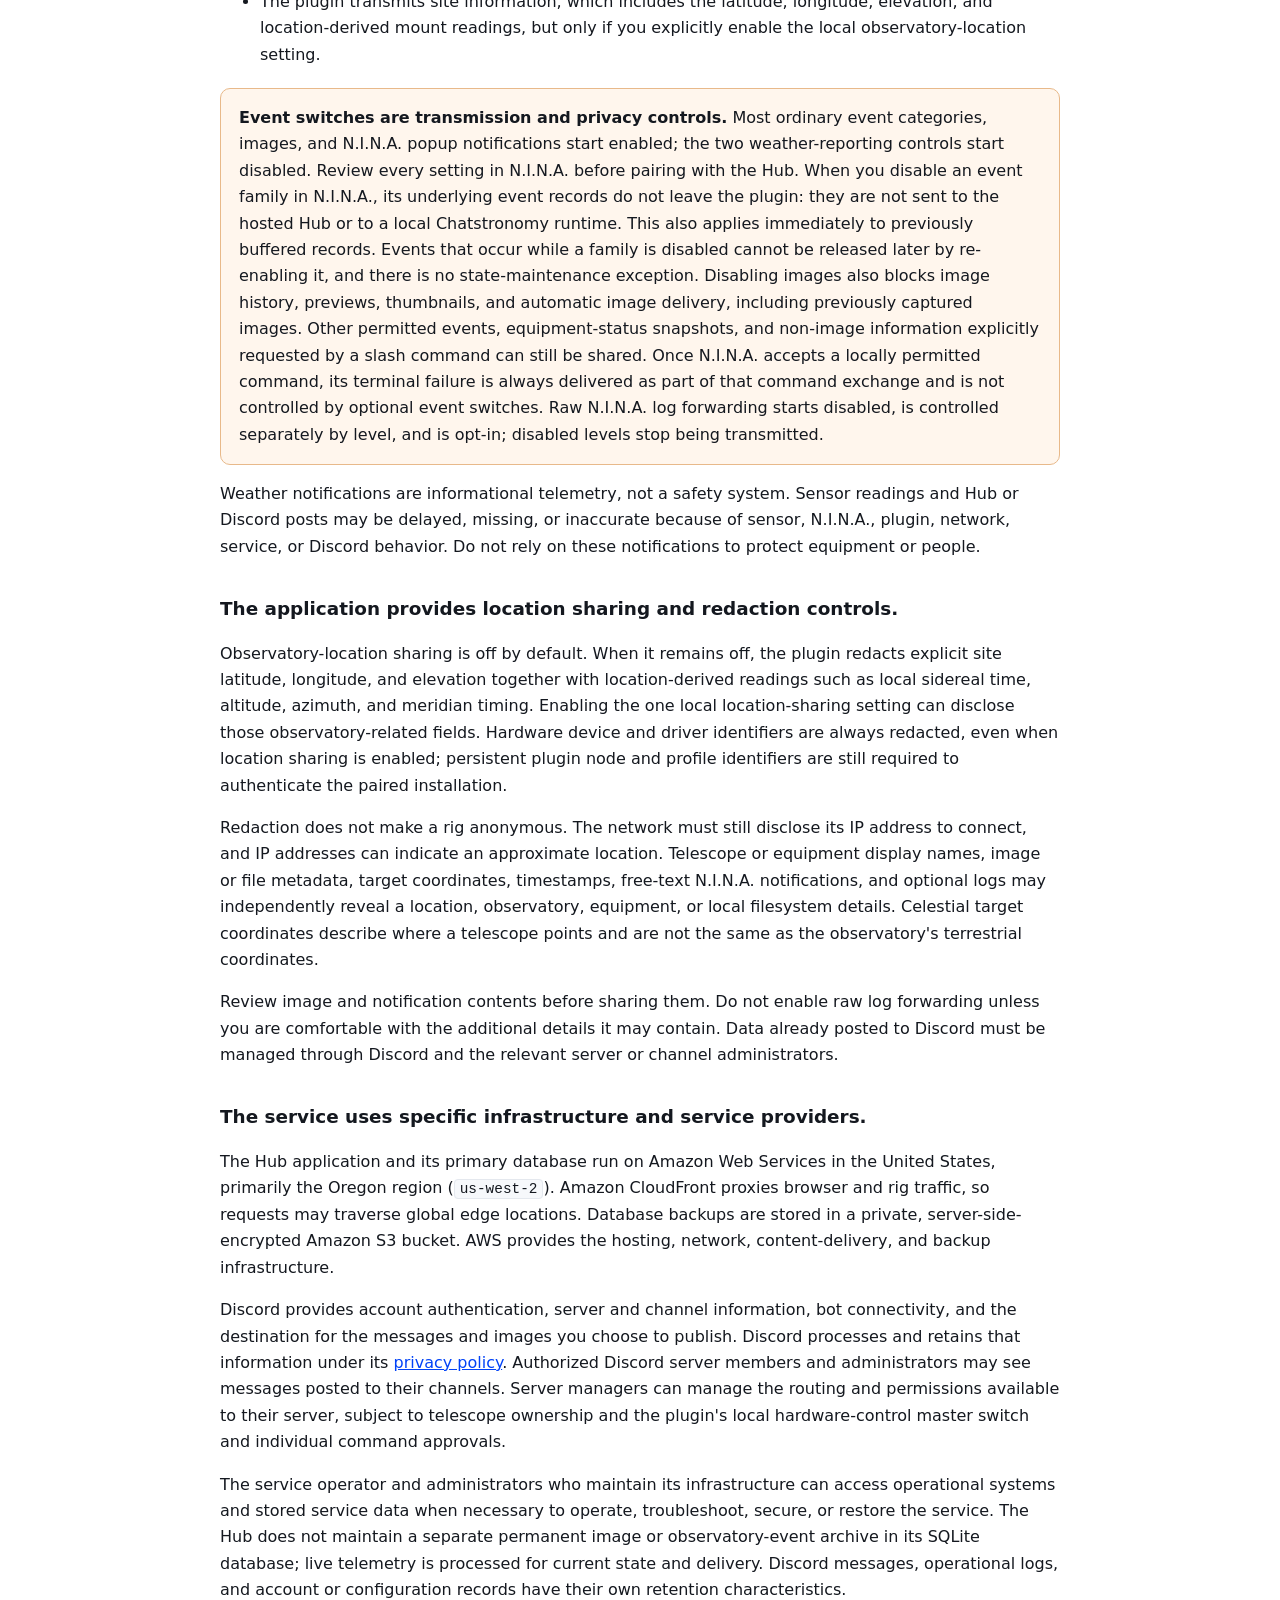
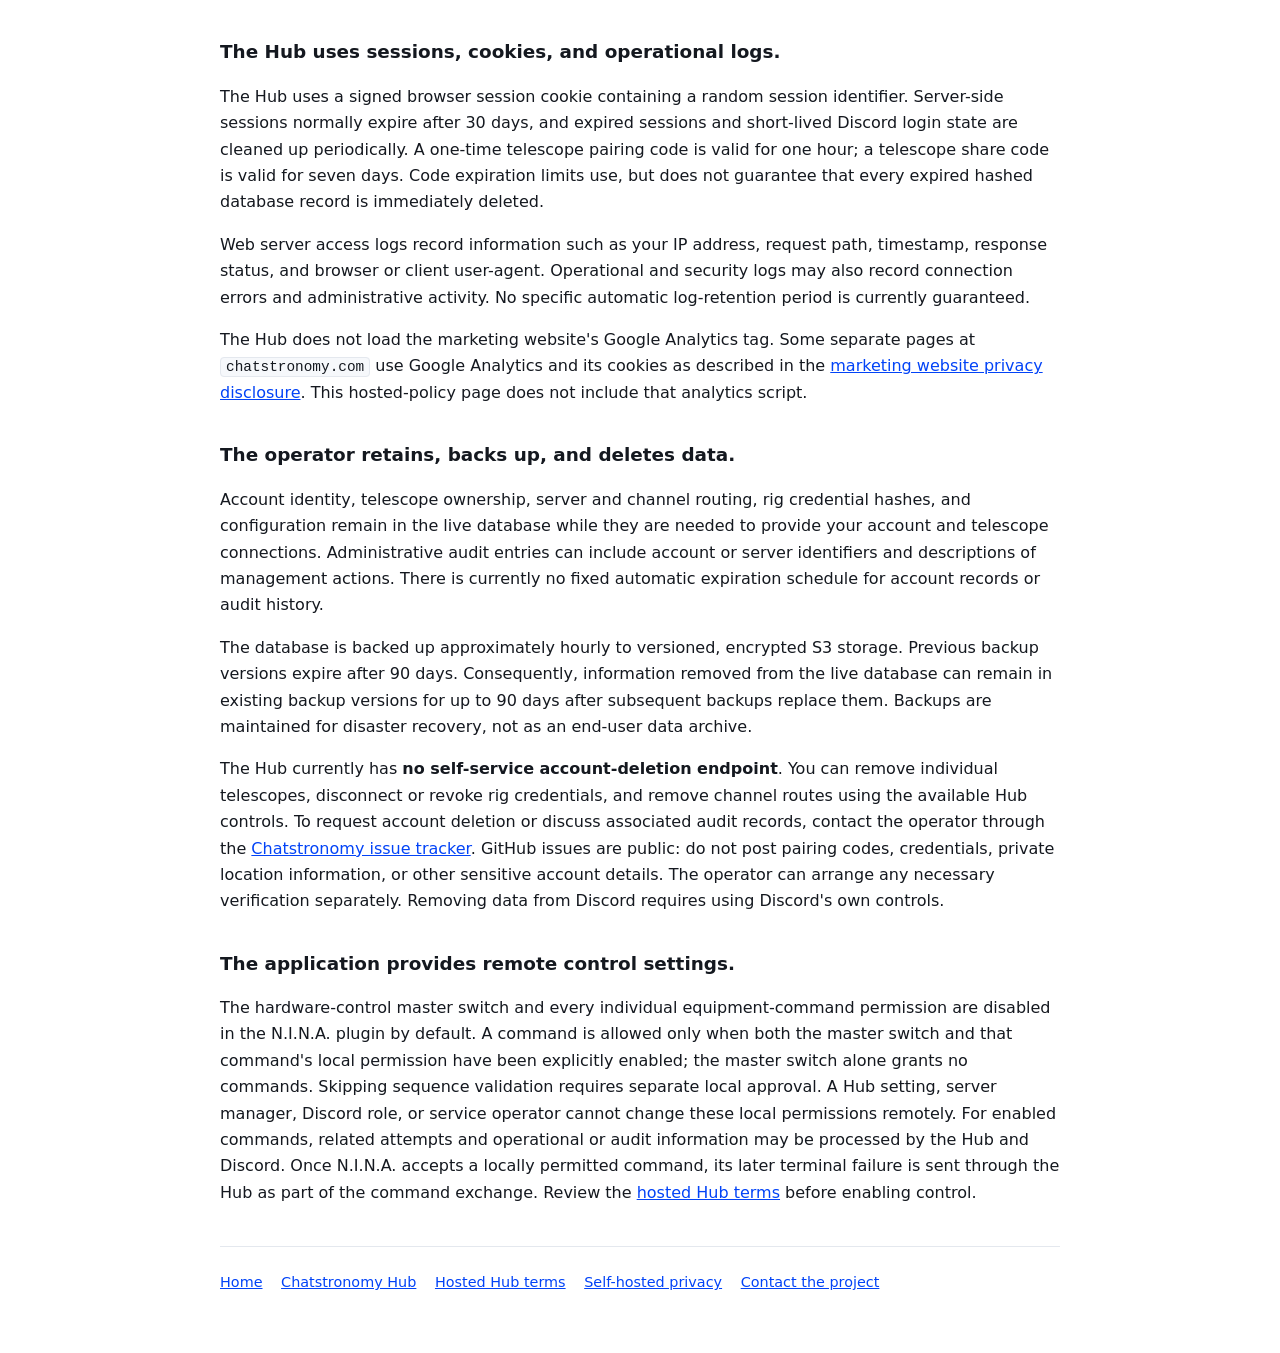
==== commit 387289ce: "Document Hocus Focus reporting" ====
--- a/hub-privacy.html
+++ b/hub-privacy.html
@@ -71,7 +71,11 @@
       message text, sequence-item and image-save failure summaries, completion
       outcomes, built-in wait and plate-solve results, exposure metadata,
       autofocus and guiding measurements, plots, previews, images, timestamps,
-      and explicitly selected log messages. Failure summaries can contain
+      and explicitly selected log messages. A permitted Hocus Focus report can
+      add fit-quality statistics, accepted-star counts, normalized crop-region
+      geometry, validation status, and selected algorithm settings. Raw Hocus
+      settings objects, filesystem paths, device IDs, raw images, and star
+      lists are omitted. Failure summaries can contain
       sanitized N.I.N.A. operational error text; local path-shaped strings are
       redacted before transmission.
     </li>
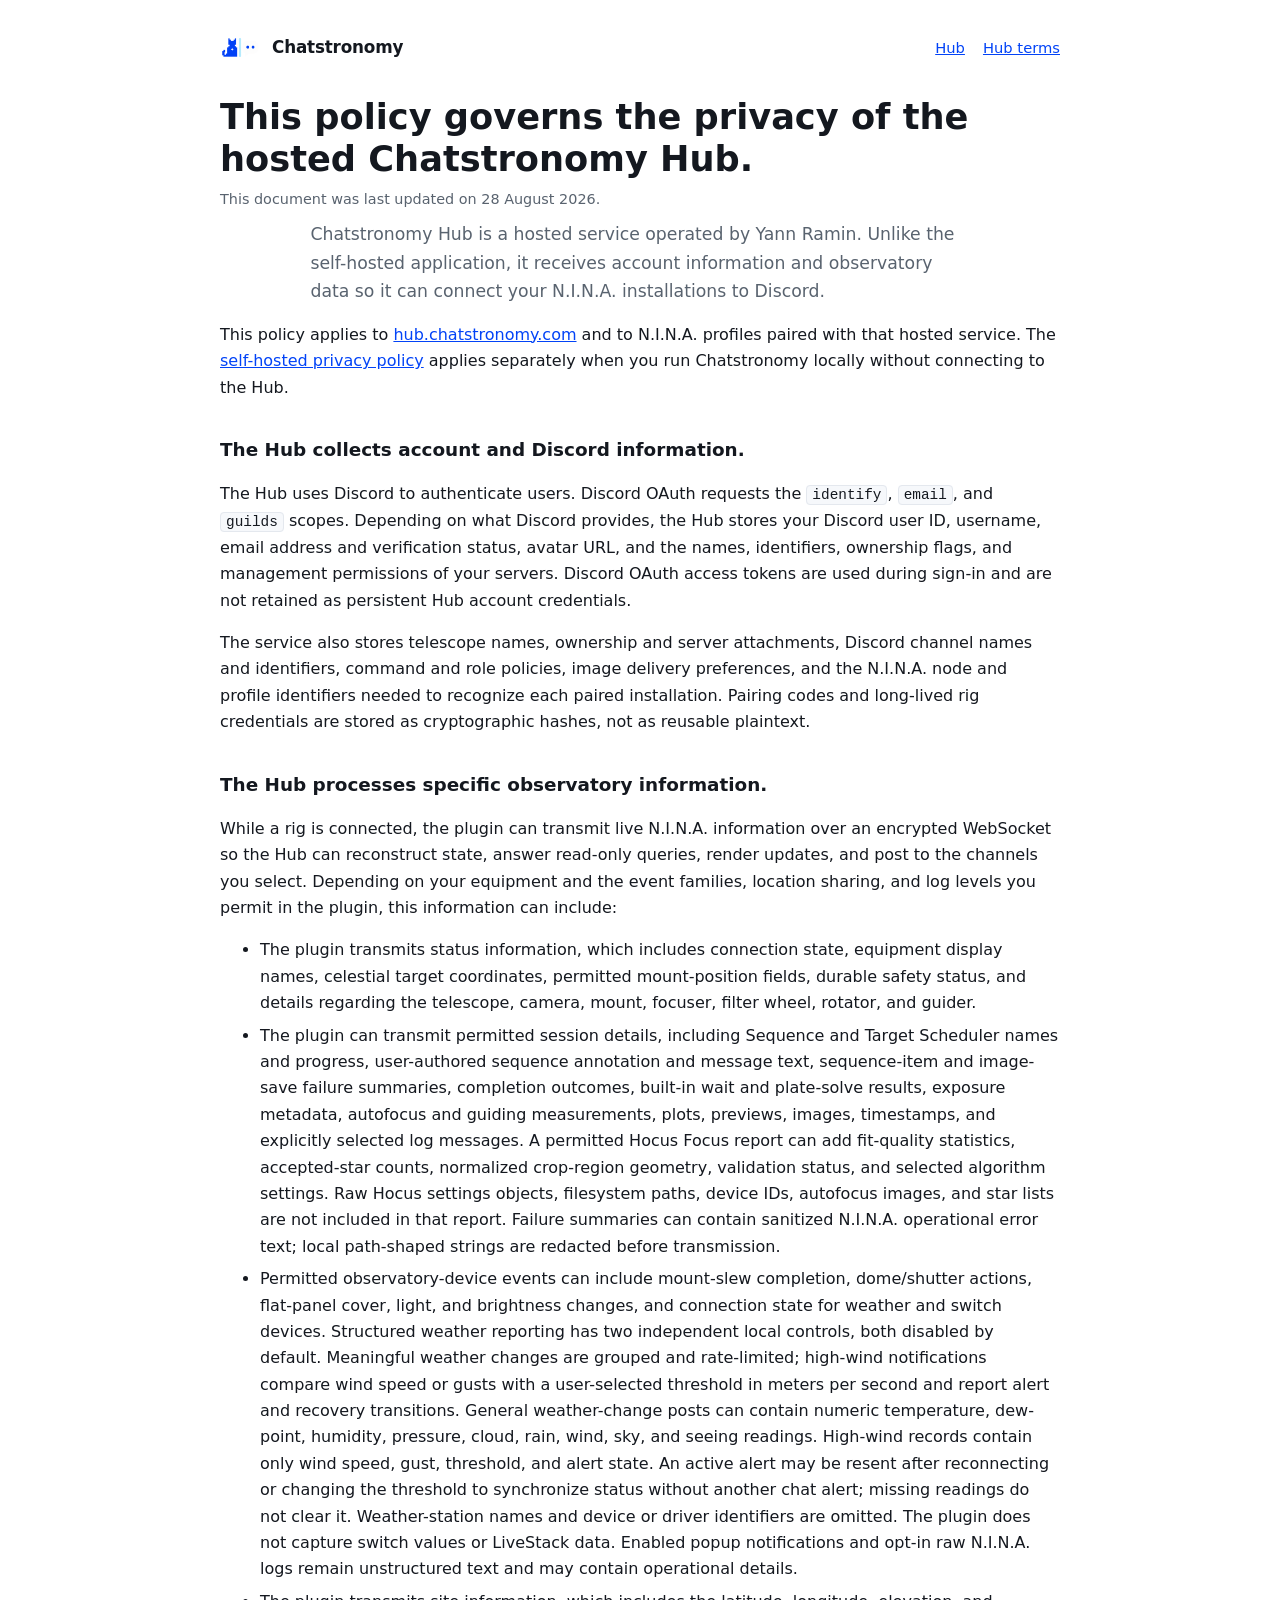
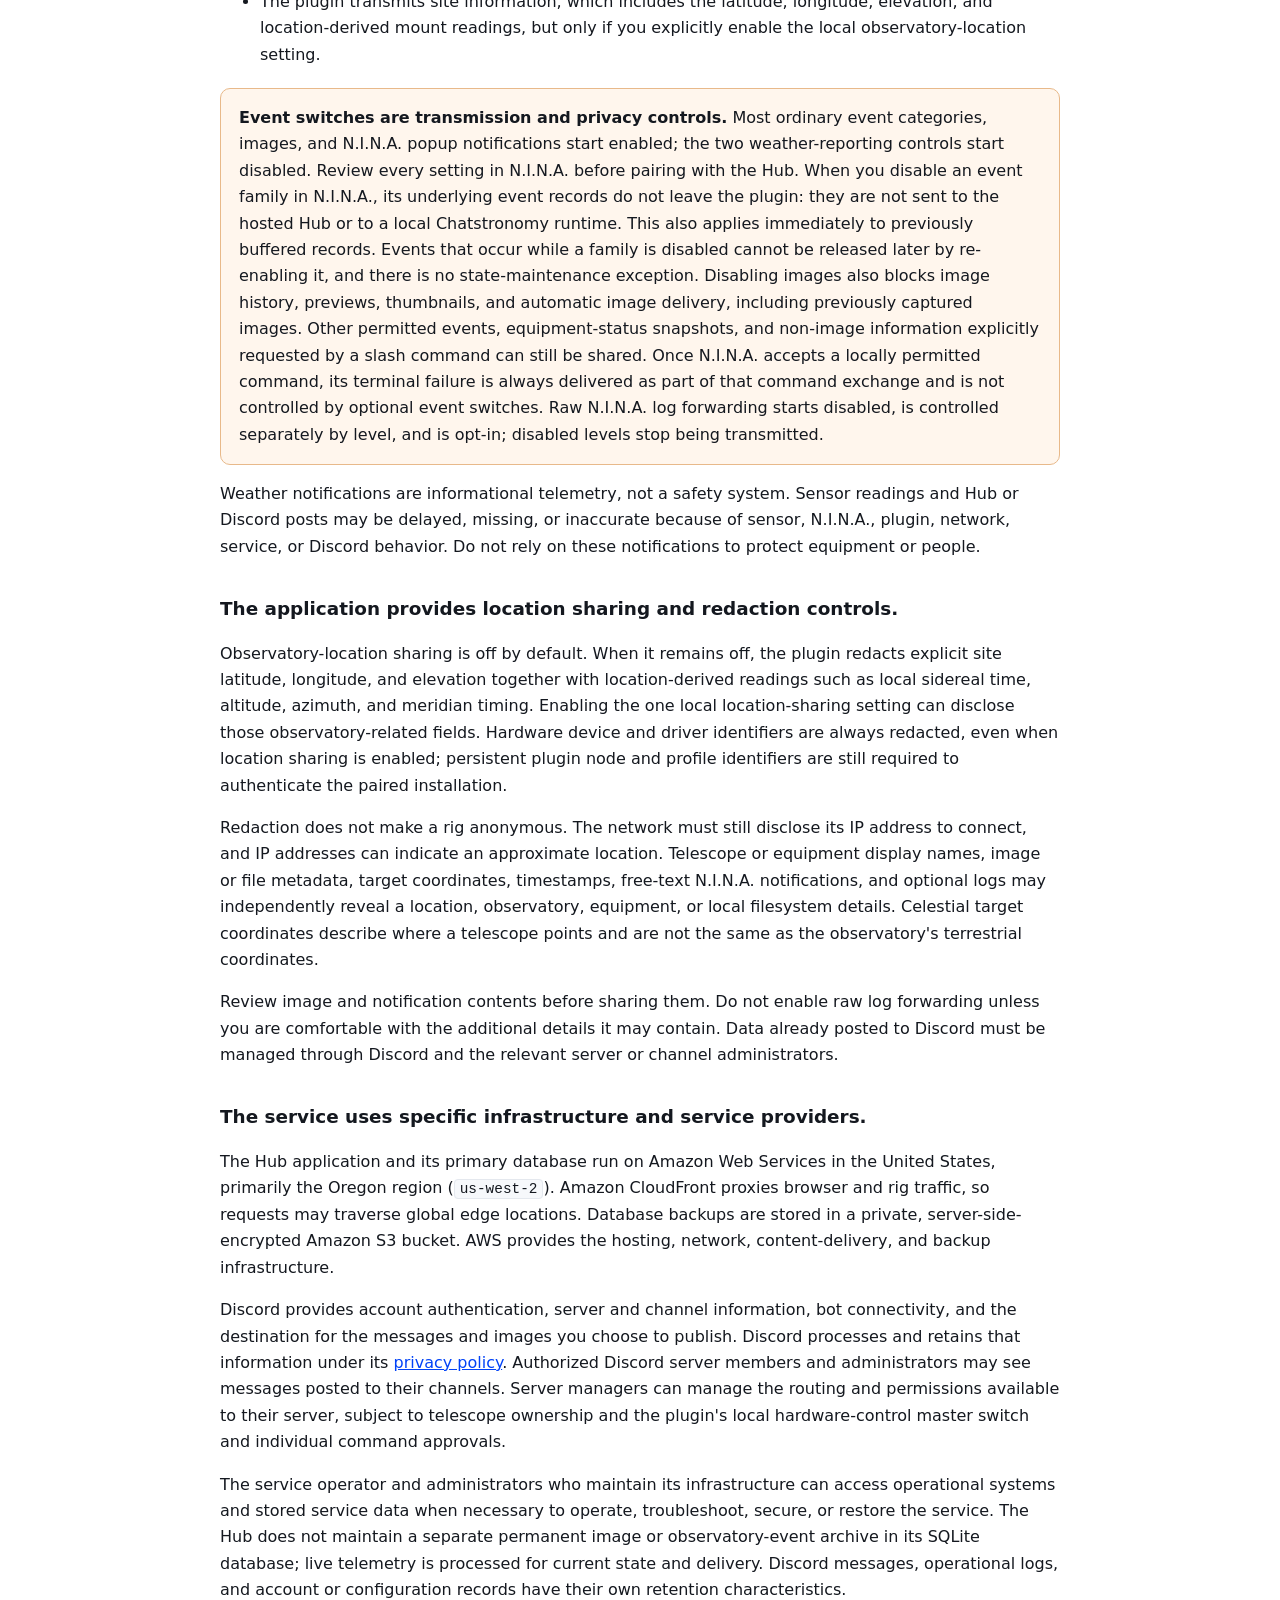
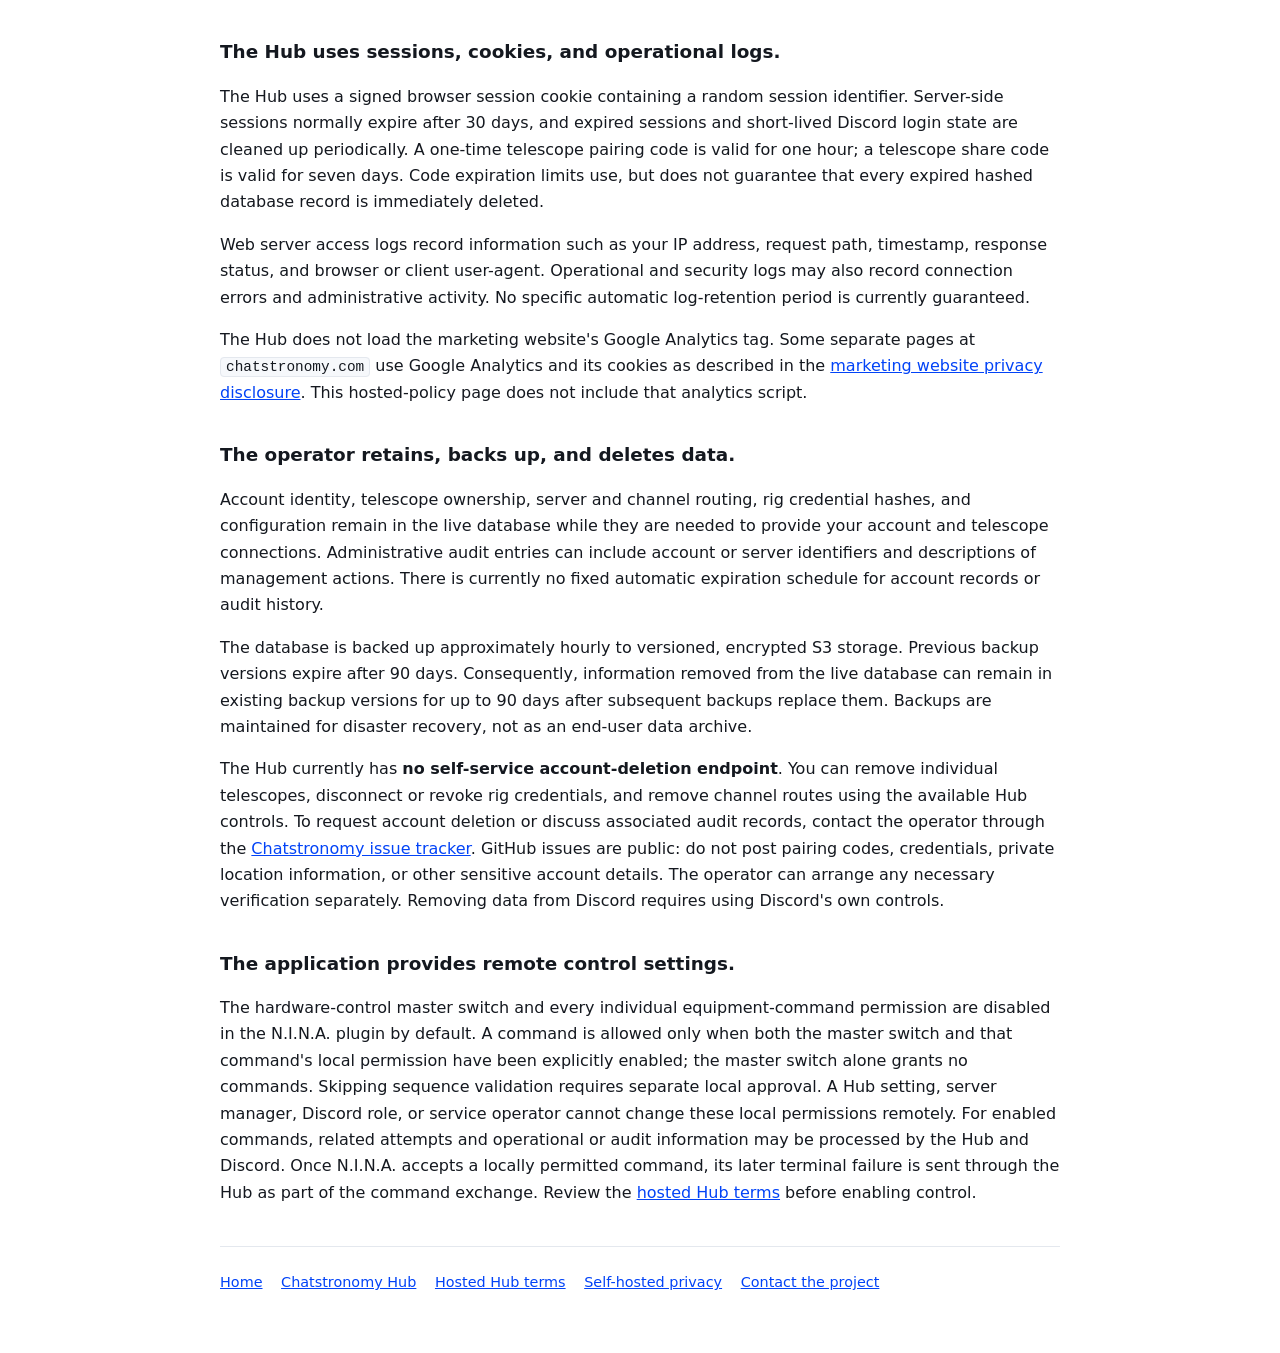
==== commit 1351eb81: "Clarify Hocus Focus privacy language" ====
--- a/hub-privacy.html
+++ b/hub-privacy.html
@@ -18,7 +18,7 @@
   </div>
 
   <h1>This policy governs the privacy of the hosted Chatstronomy Hub.</h1>
-  <p class="updated">This document was last updated on 26 August 2026.</p>
+  <p class="updated">This document was last updated on 28 August 2026.</p>
 
   <p class="lede">
     Chatstronomy Hub is a hosted service operated by Yann Ramin. Unlike the
@@ -74,8 +74,8 @@
       and explicitly selected log messages. A permitted Hocus Focus report can
       add fit-quality statistics, accepted-star counts, normalized crop-region
       geometry, validation status, and selected algorithm settings. Raw Hocus
-      settings objects, filesystem paths, device IDs, raw images, and star
-      lists are omitted. Failure summaries can contain
+      settings objects, filesystem paths, device IDs, autofocus images, and
+      star lists are not included in that report. Failure summaries can contain
       sanitized N.I.N.A. operational error text; local path-shaped strings are
       redacted before transmission.
     </li>
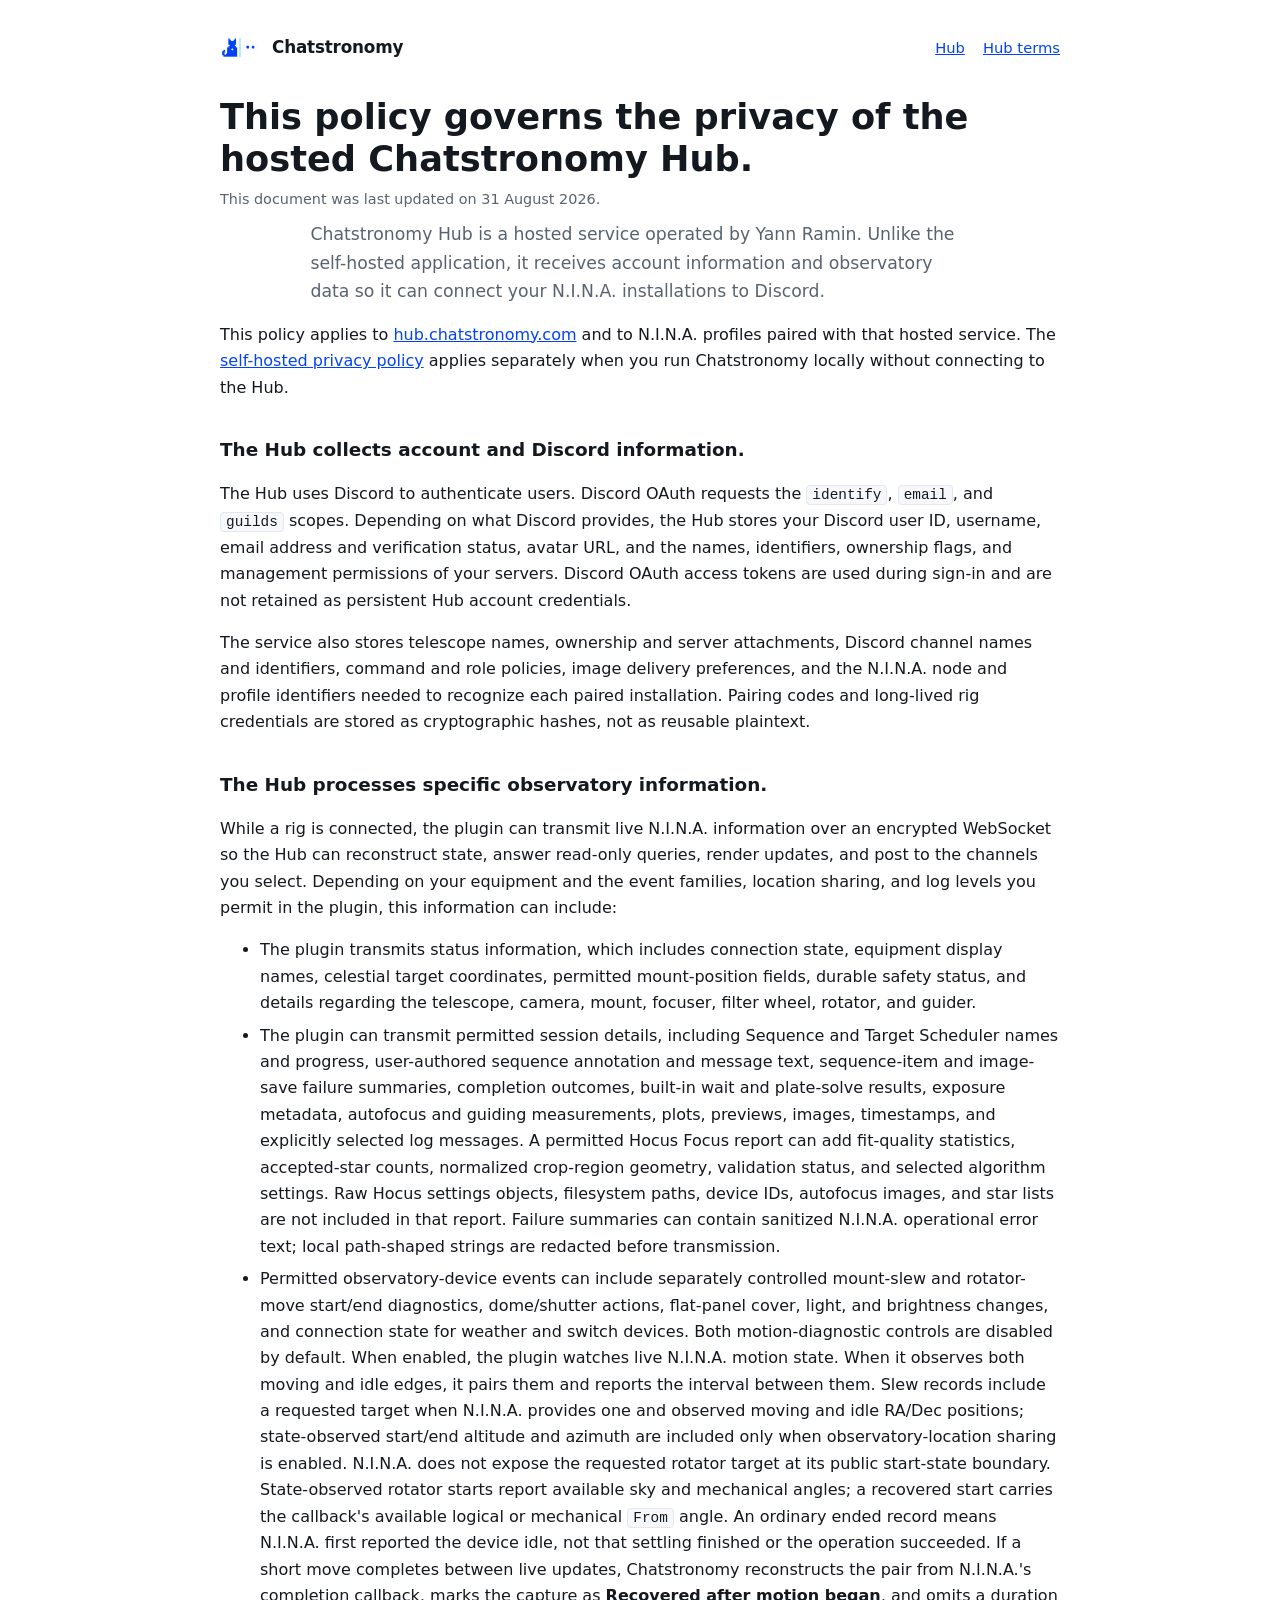
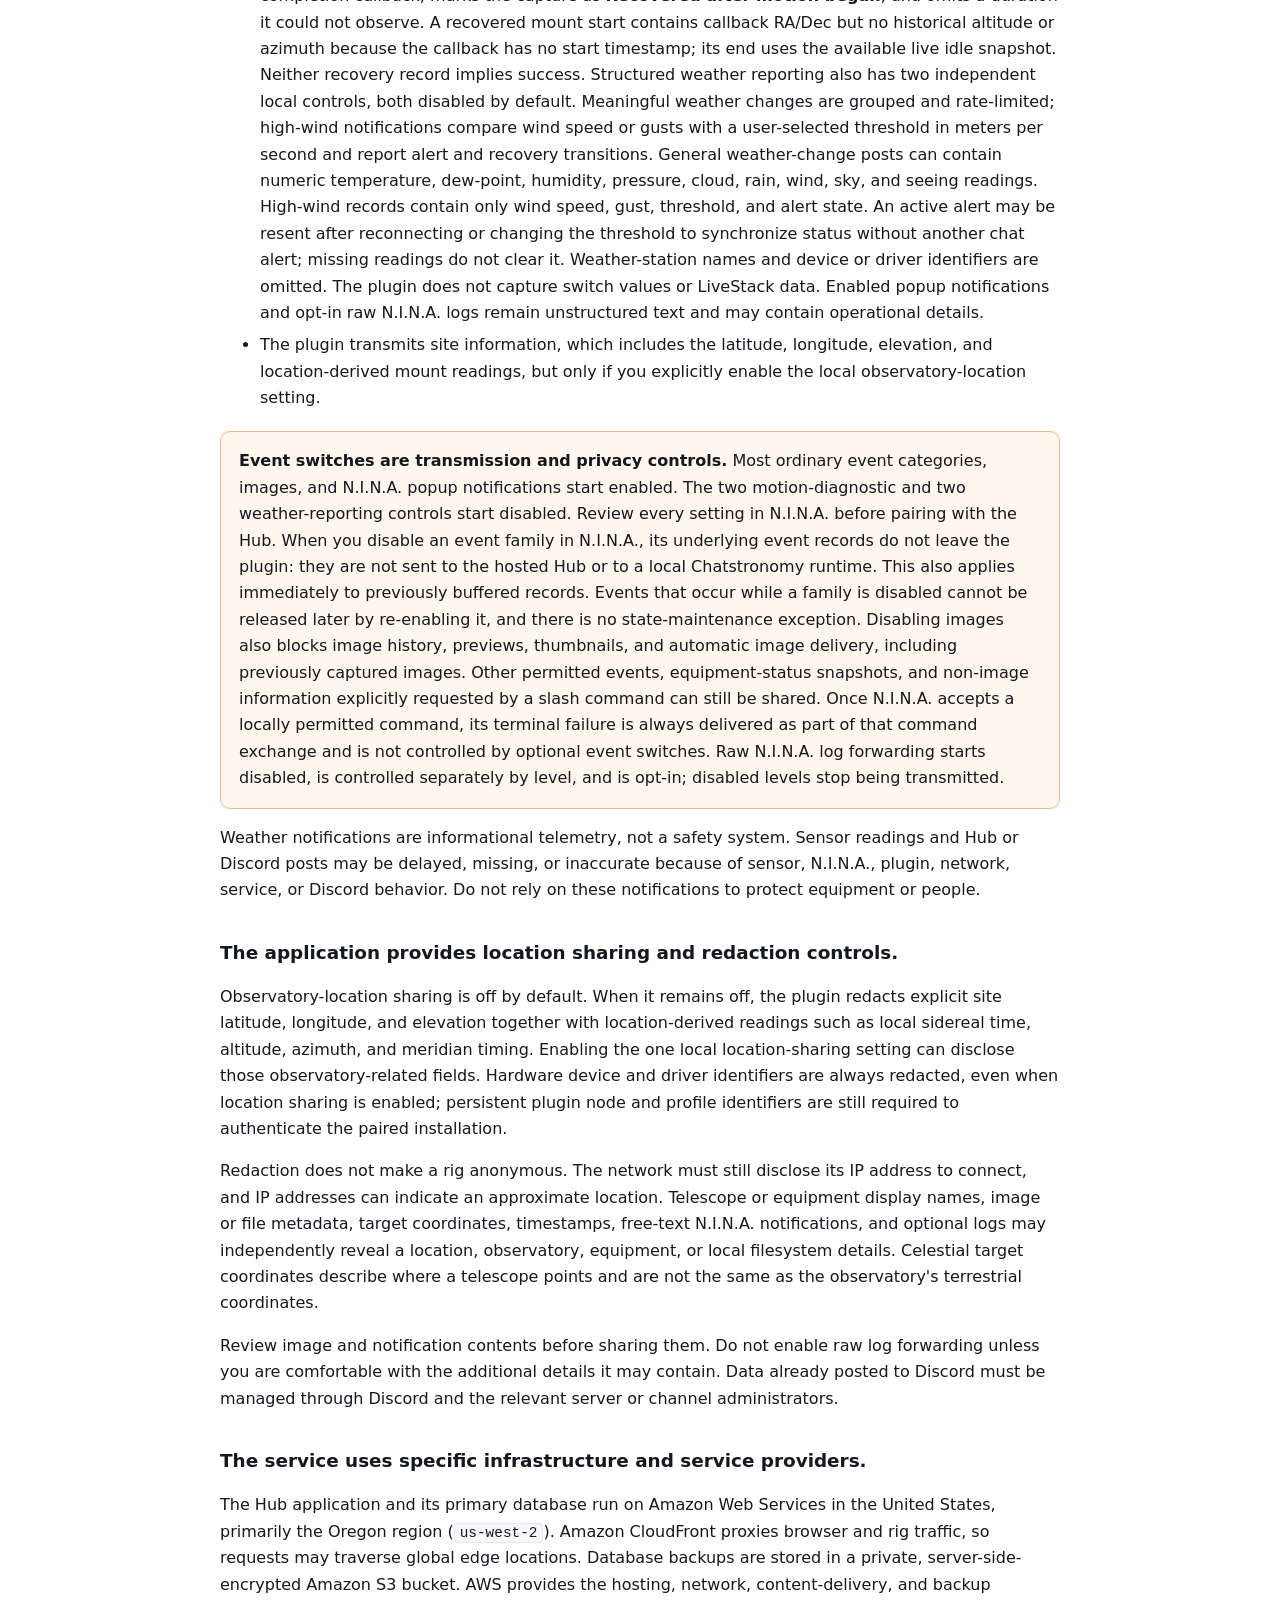
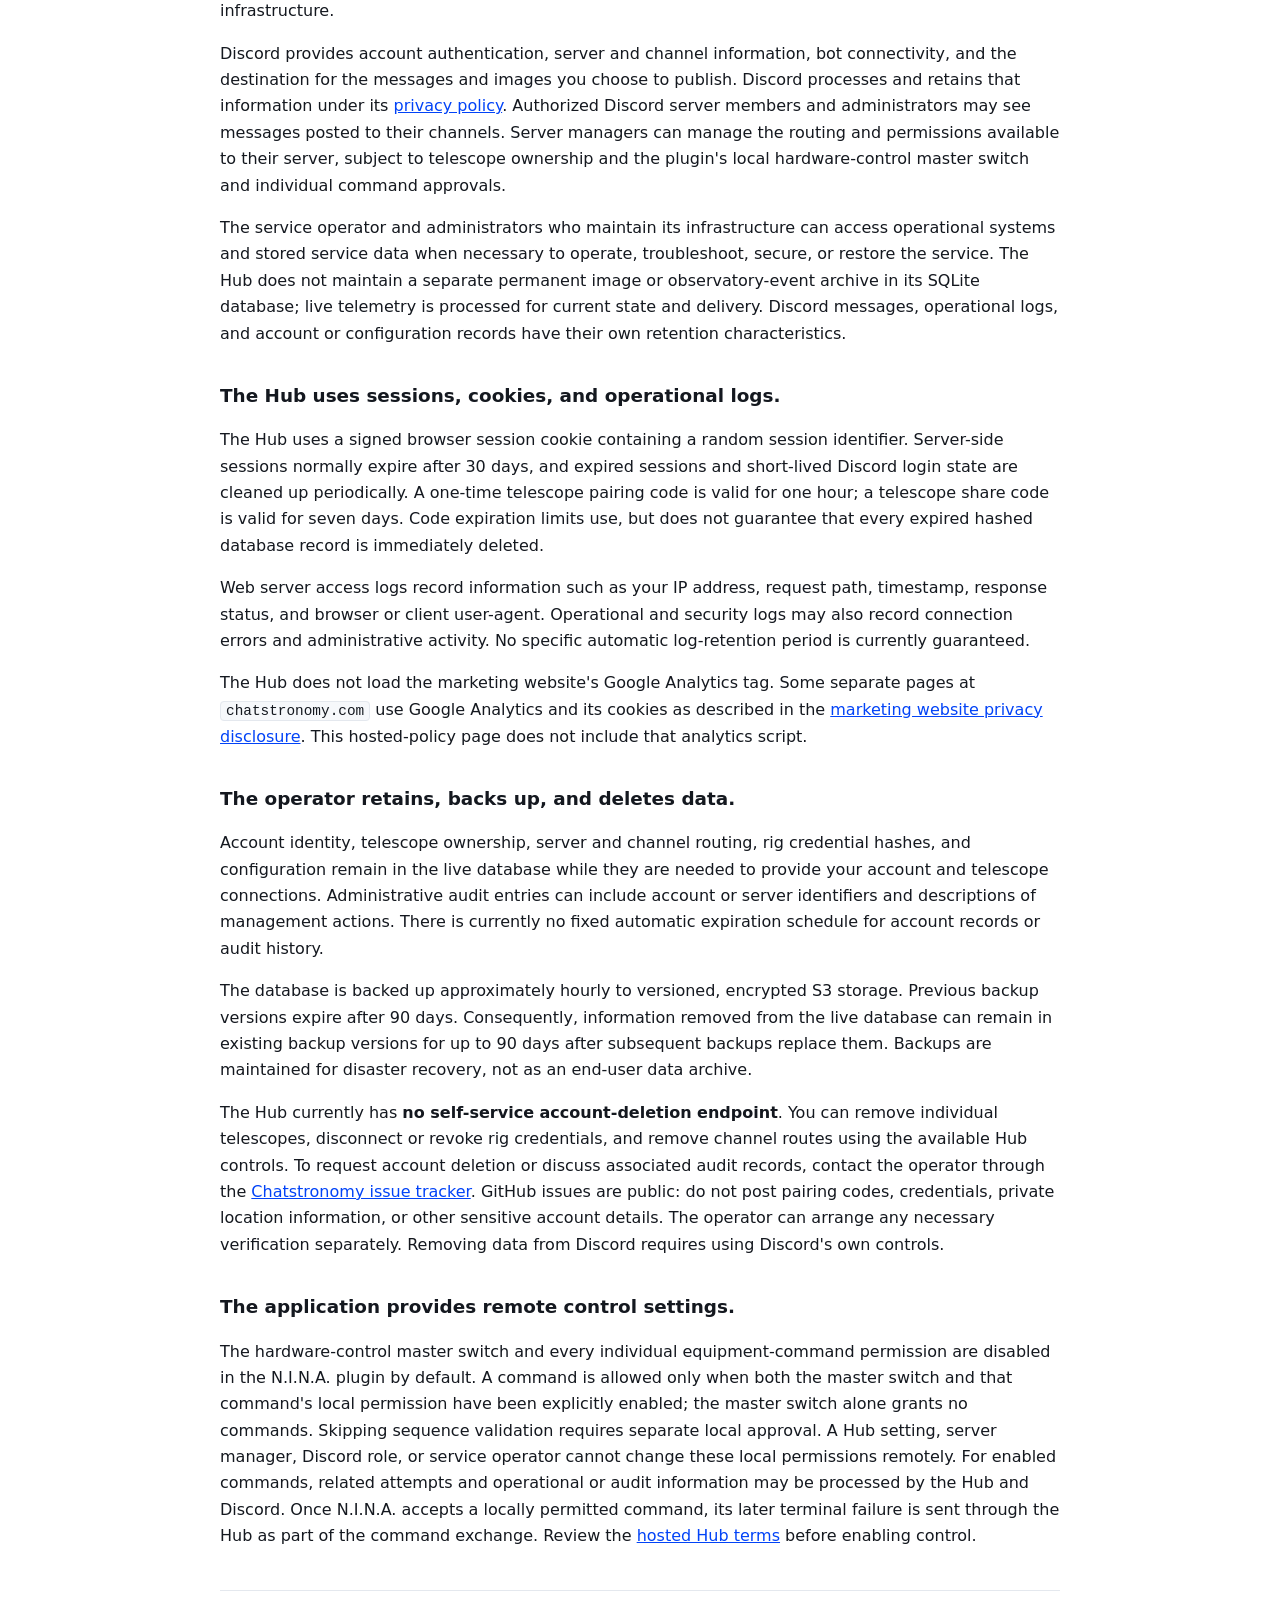
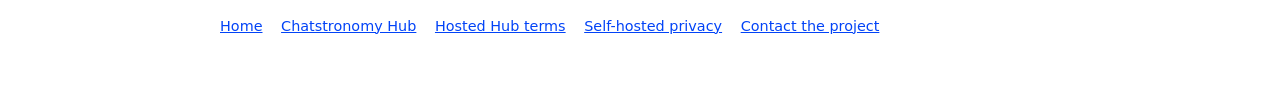
==== commit 228484a9: "Document N.I.N.A. motion diagnostics" ====
--- a/hub-privacy.html
+++ b/hub-privacy.html
@@ -18,7 +18,7 @@
   </div>
 
   <h1>This policy governs the privacy of the hosted Chatstronomy Hub.</h1>
-  <p class="updated">This document was last updated on 28 August 2026.</p>
+  <p class="updated">This document was last updated on 31 August 2026.</p>
 
   <p class="lede">
     Chatstronomy Hub is a hosted service operated by Yann Ramin. Unlike the
@@ -80,10 +80,30 @@
       redacted before transmission.
     </li>
     <li>
-      Permitted observatory-device events can include mount-slew completion,
-      dome/shutter actions, flat-panel cover, light, and brightness changes,
-      and connection state for weather and switch devices. Structured weather
-      reporting has two independent local controls, both disabled by default.
+      Permitted observatory-device events can include separately controlled
+      mount-slew and rotator-move start/end diagnostics, dome/shutter actions,
+      flat-panel cover, light, and brightness changes, and connection state for
+      weather and switch devices. Both motion-diagnostic controls are disabled
+      by default. When enabled, the plugin watches live N.I.N.A. motion state.
+      When it observes both moving and idle edges, it pairs them and reports the
+      interval between them. Slew records include a requested target when
+      N.I.N.A. provides one and observed moving and idle RA/Dec positions;
+      state-observed start/end altitude and azimuth are included only when
+      observatory-location sharing is enabled. N.I.N.A. does not expose the
+      requested rotator target at its public start-state boundary.
+      State-observed rotator starts report available sky and mechanical angles;
+      a recovered start carries the callback's available logical or mechanical
+      <code>From</code> angle. An ordinary ended
+      record means N.I.N.A. first reported the device idle, not that settling
+      finished or the operation succeeded. If a short move completes between
+      live updates, Chatstronomy reconstructs the pair from N.I.N.A.'s
+      completion callback, marks the capture as <strong>Recovered after motion
+      began</strong>, and omits a duration it could not observe. A recovered
+      mount start contains callback RA/Dec but no historical altitude or azimuth
+      because the callback has no start timestamp; its end uses the available
+      live idle snapshot. Neither recovery record implies success. Structured
+      weather reporting also has two independent local
+      controls, both disabled by default.
       Meaningful weather changes are grouped and rate-limited; high-wind
       notifications compare wind speed or gusts with a user-selected
       threshold in meters per second and report alert and recovery transitions.
@@ -106,8 +126,8 @@
     <p>
       <strong>Event switches are transmission and privacy controls.</strong>
       Most ordinary event categories, images, and N.I.N.A. popup notifications
-      start enabled; the two weather-reporting controls start disabled. Review
-      every setting in N.I.N.A. before pairing with the Hub.
+      start enabled. The two motion-diagnostic and two weather-reporting controls
+      start disabled. Review every setting in N.I.N.A. before pairing with the Hub.
       When you disable an event family in N.I.N.A., its underlying event records
       do not leave the plugin: they are not sent to the hosted Hub or to a
       local Chatstronomy runtime. This also applies immediately to previously
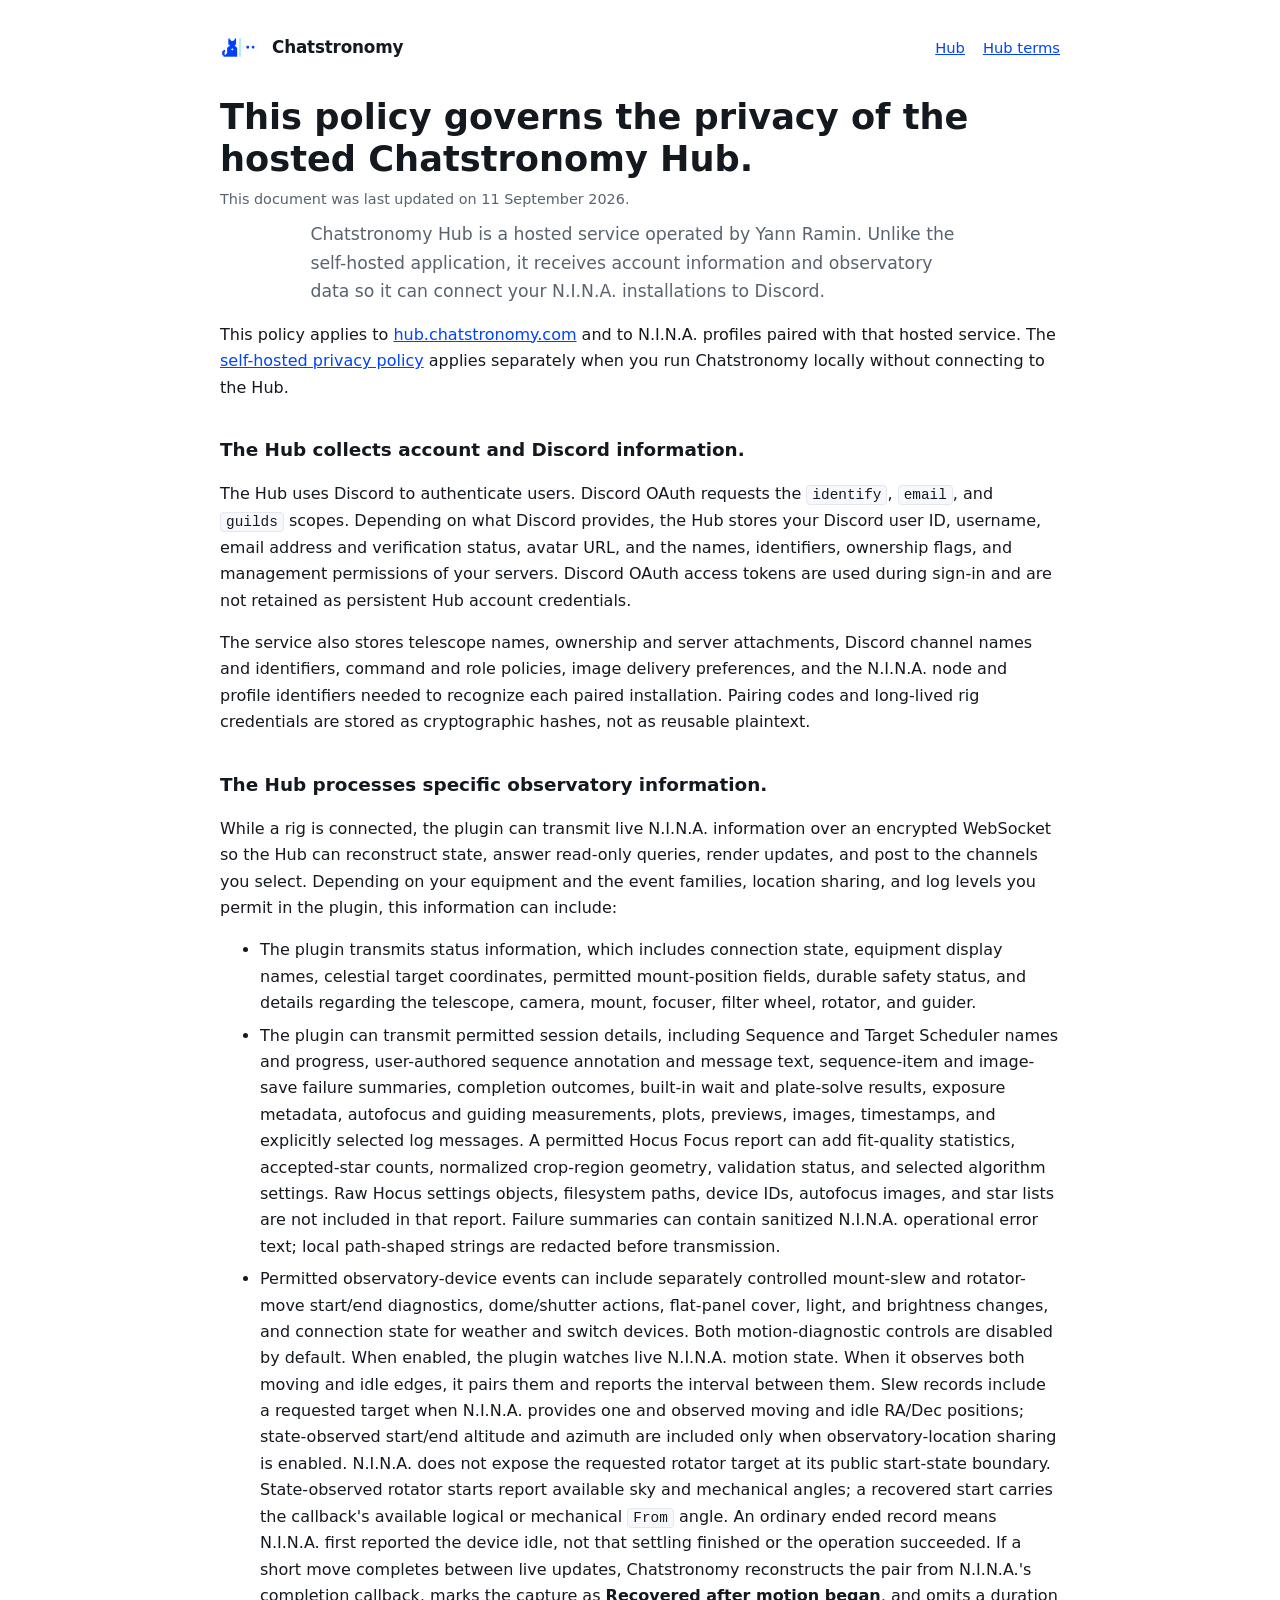
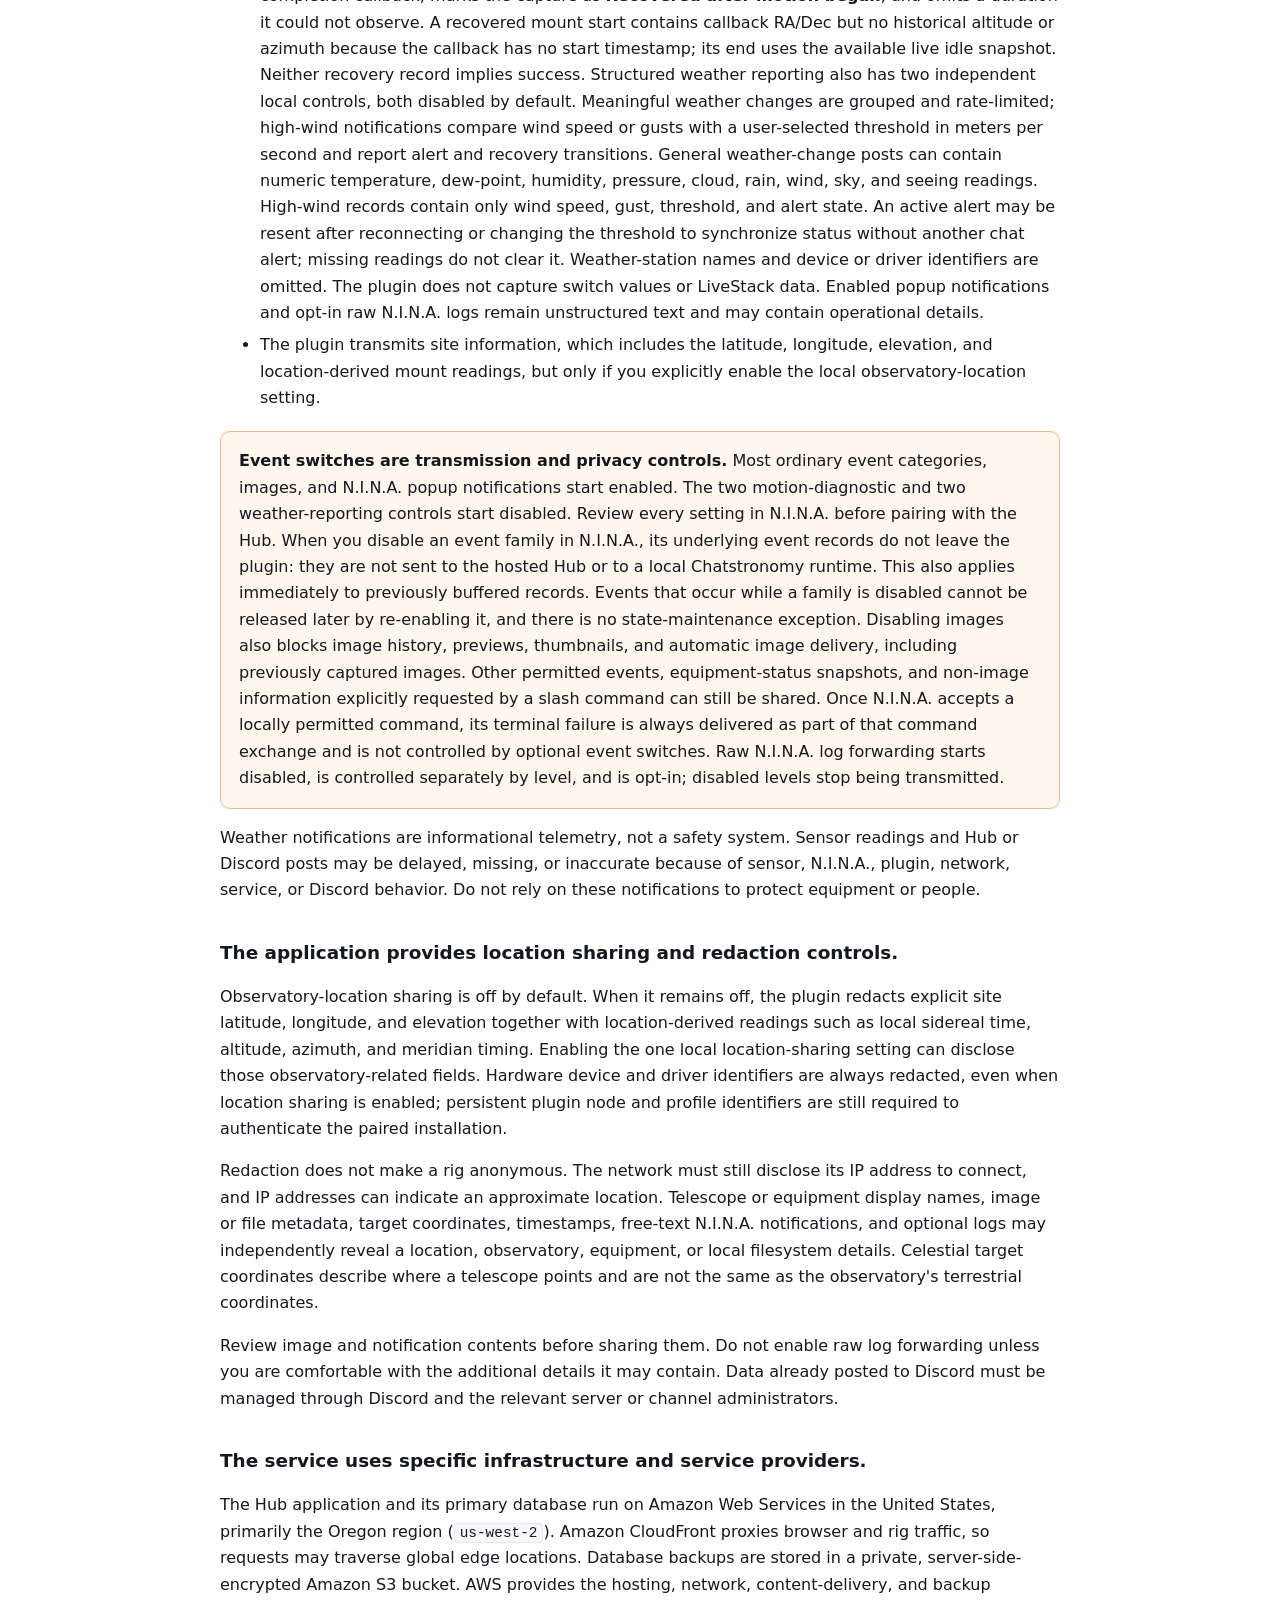
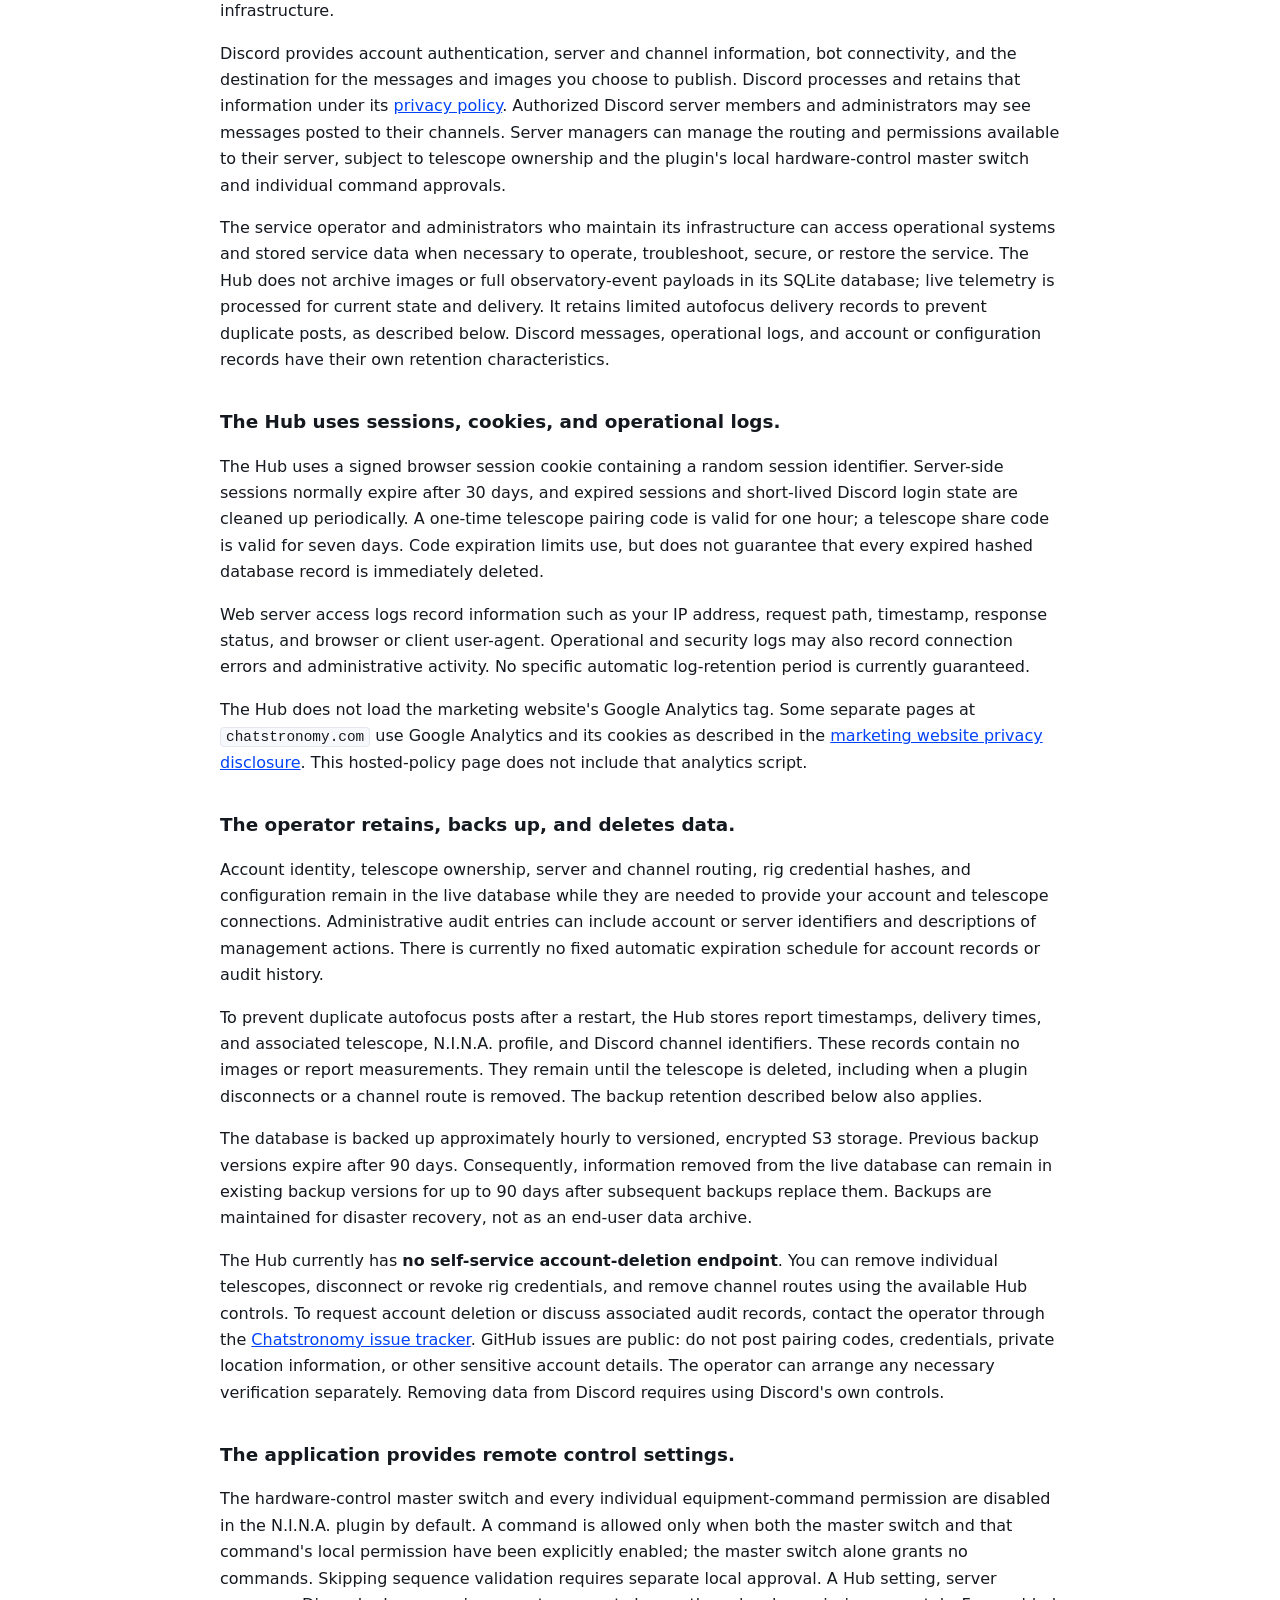
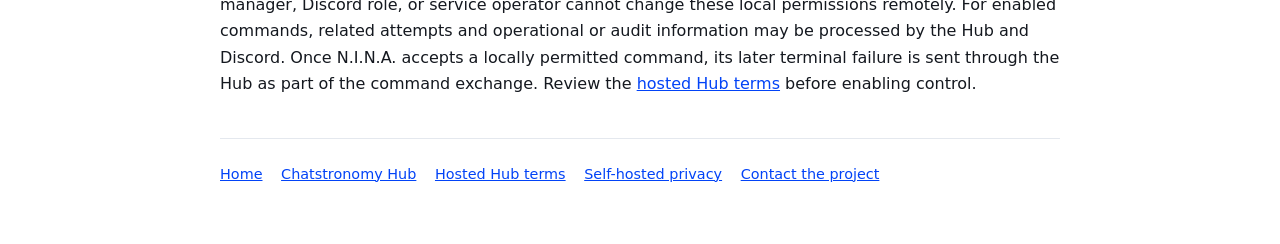
==== commit abe2e176: "Disclose autofocus delivery metadata retention" ====
--- a/hub-privacy.html
+++ b/hub-privacy.html
@@ -18,7 +18,7 @@
   </div>
 
   <h1>This policy governs the privacy of the hosted Chatstronomy Hub.</h1>
-  <p class="updated">This document was last updated on 31 August 2026.</p>
+  <p class="updated">This document was last updated on 11 September 2026.</p>
 
   <p class="lede">
     Chatstronomy Hub is a hosted service operated by Yann Ramin. Unlike the
@@ -203,9 +203,10 @@
     The service operator and administrators who maintain its infrastructure
     can access operational systems and stored service data when necessary to
     operate, troubleshoot, secure, or restore the service. The Hub does not
-    maintain a separate permanent image or observatory-event archive in its
-    SQLite database; live telemetry is processed for current state and delivery.
-    Discord messages, operational logs, and account or configuration records
+    archive images or full observatory-event payloads in its SQLite database;
+    live telemetry is processed for current state and delivery. It retains
+    limited autofocus delivery records to prevent duplicate posts, as described
+    below. Discord messages, operational logs, and account or configuration records
     have their own retention characteristics.
   </p>
 
@@ -242,6 +243,14 @@
     Administrative audit entries can include account or server identifiers and
     descriptions of management actions. There is currently no fixed automatic
     expiration schedule for account records or audit history.
+  </p>
+  <p>
+    To prevent duplicate autofocus posts after a restart, the Hub stores report
+    timestamps, delivery times, and associated telescope, N.I.N.A. profile, and
+    Discord channel identifiers. These records contain no images or report
+    measurements. They remain until the telescope is deleted, including when
+    a plugin disconnects or a channel route is removed. The backup retention
+    described below also applies.
   </p>
   <p>
     The database is backed up approximately hourly to versioned, encrypted S3
